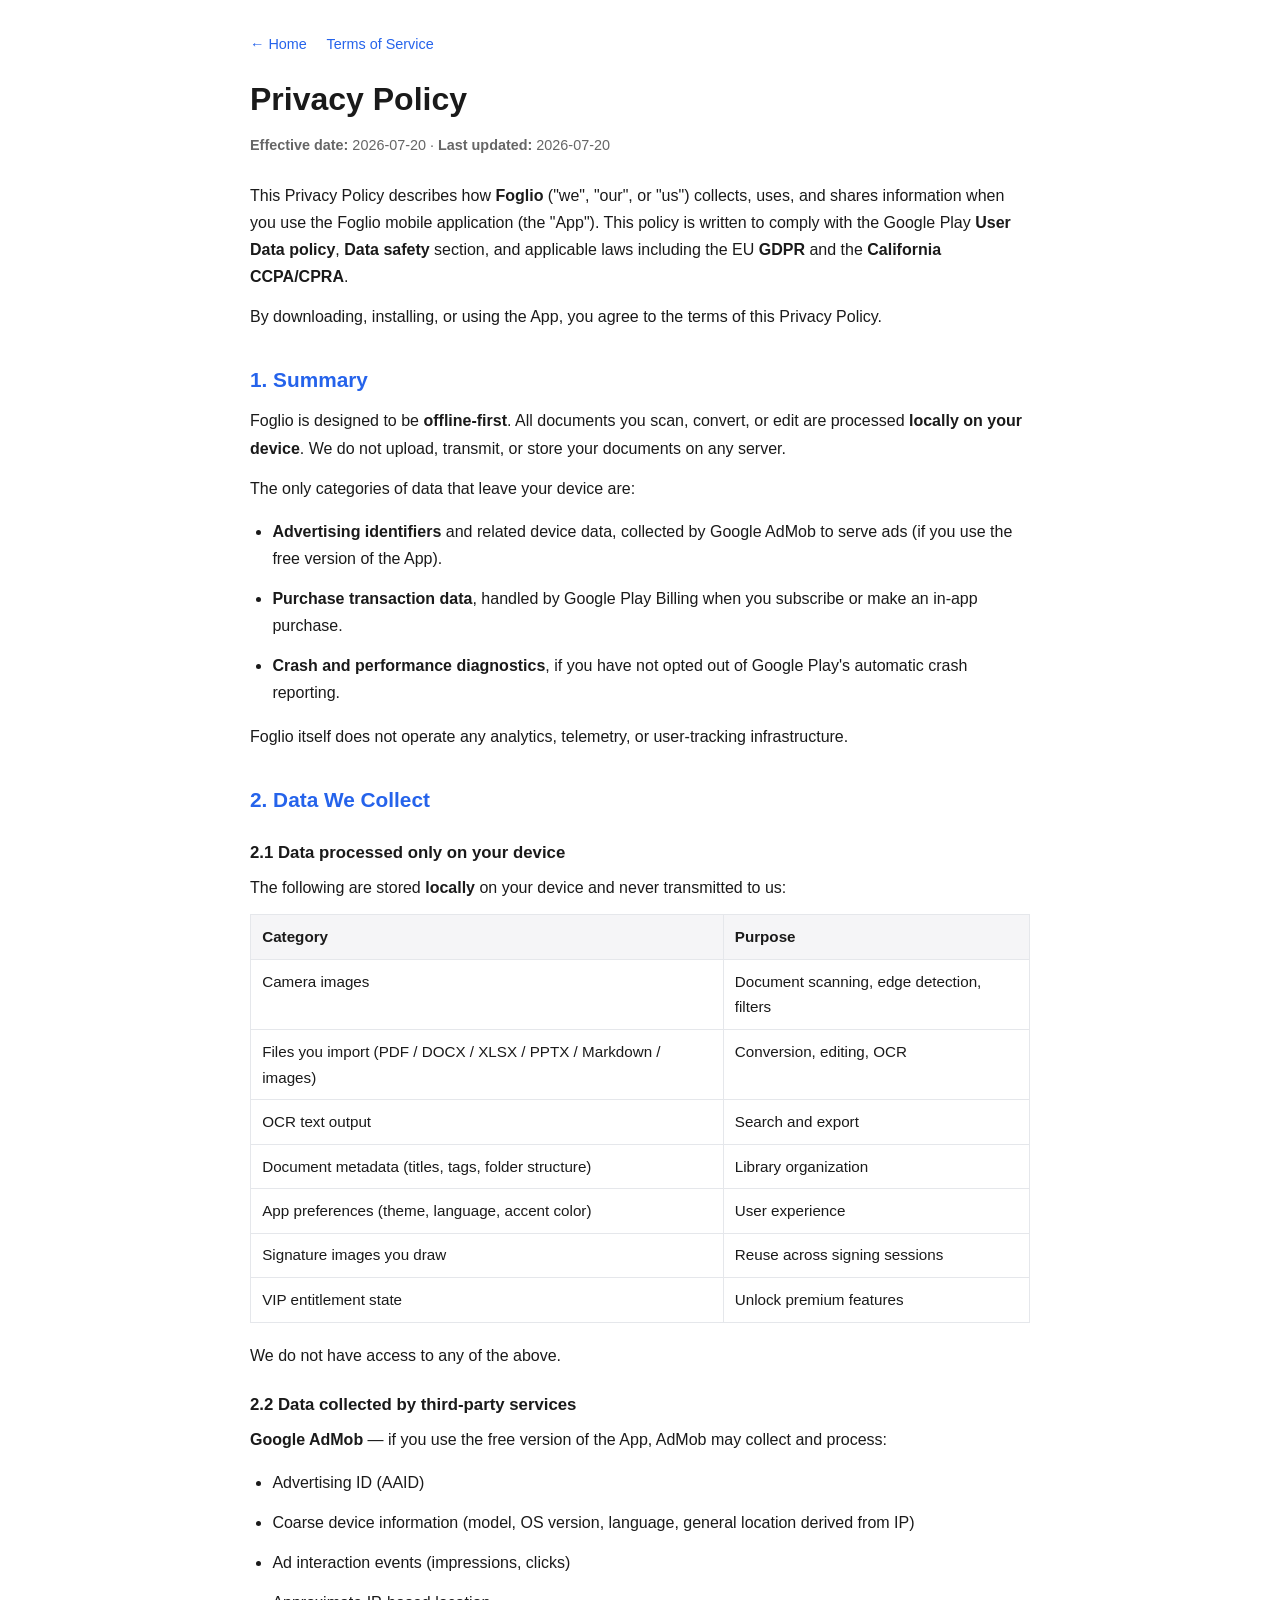
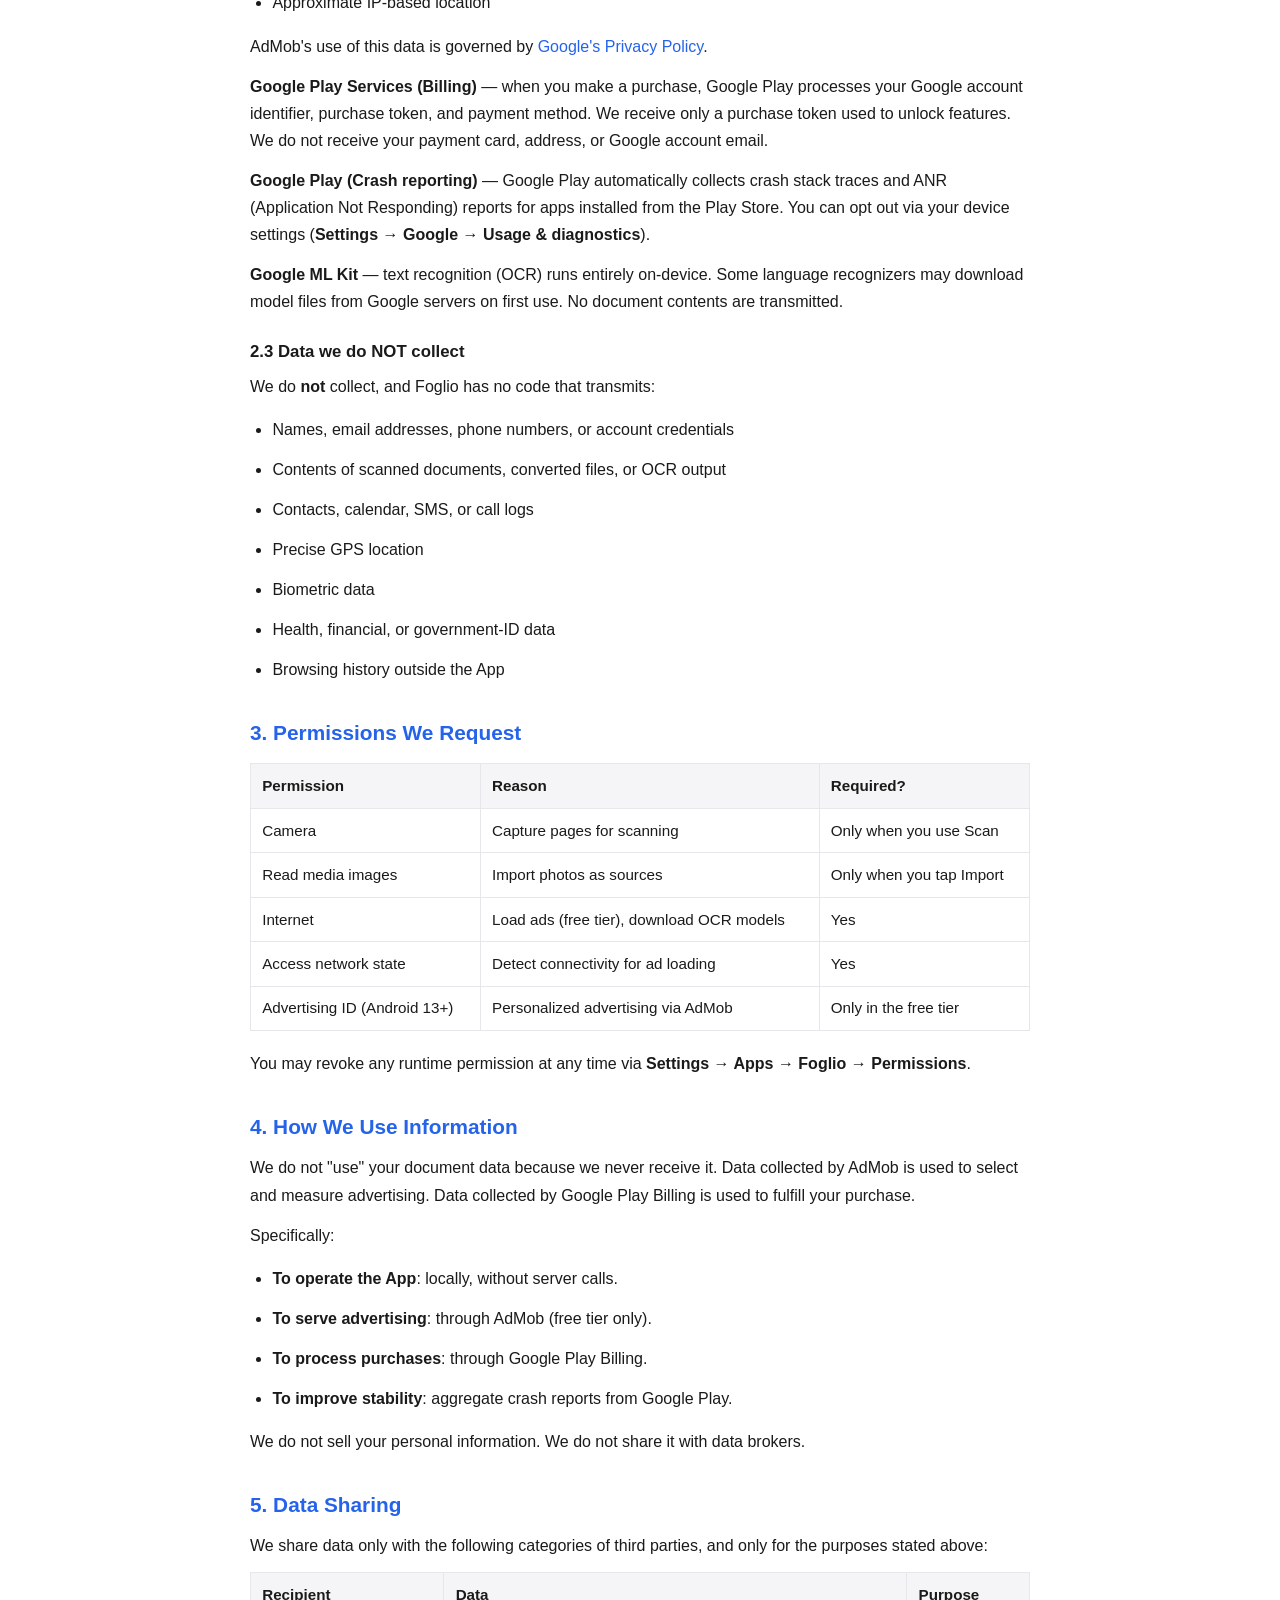
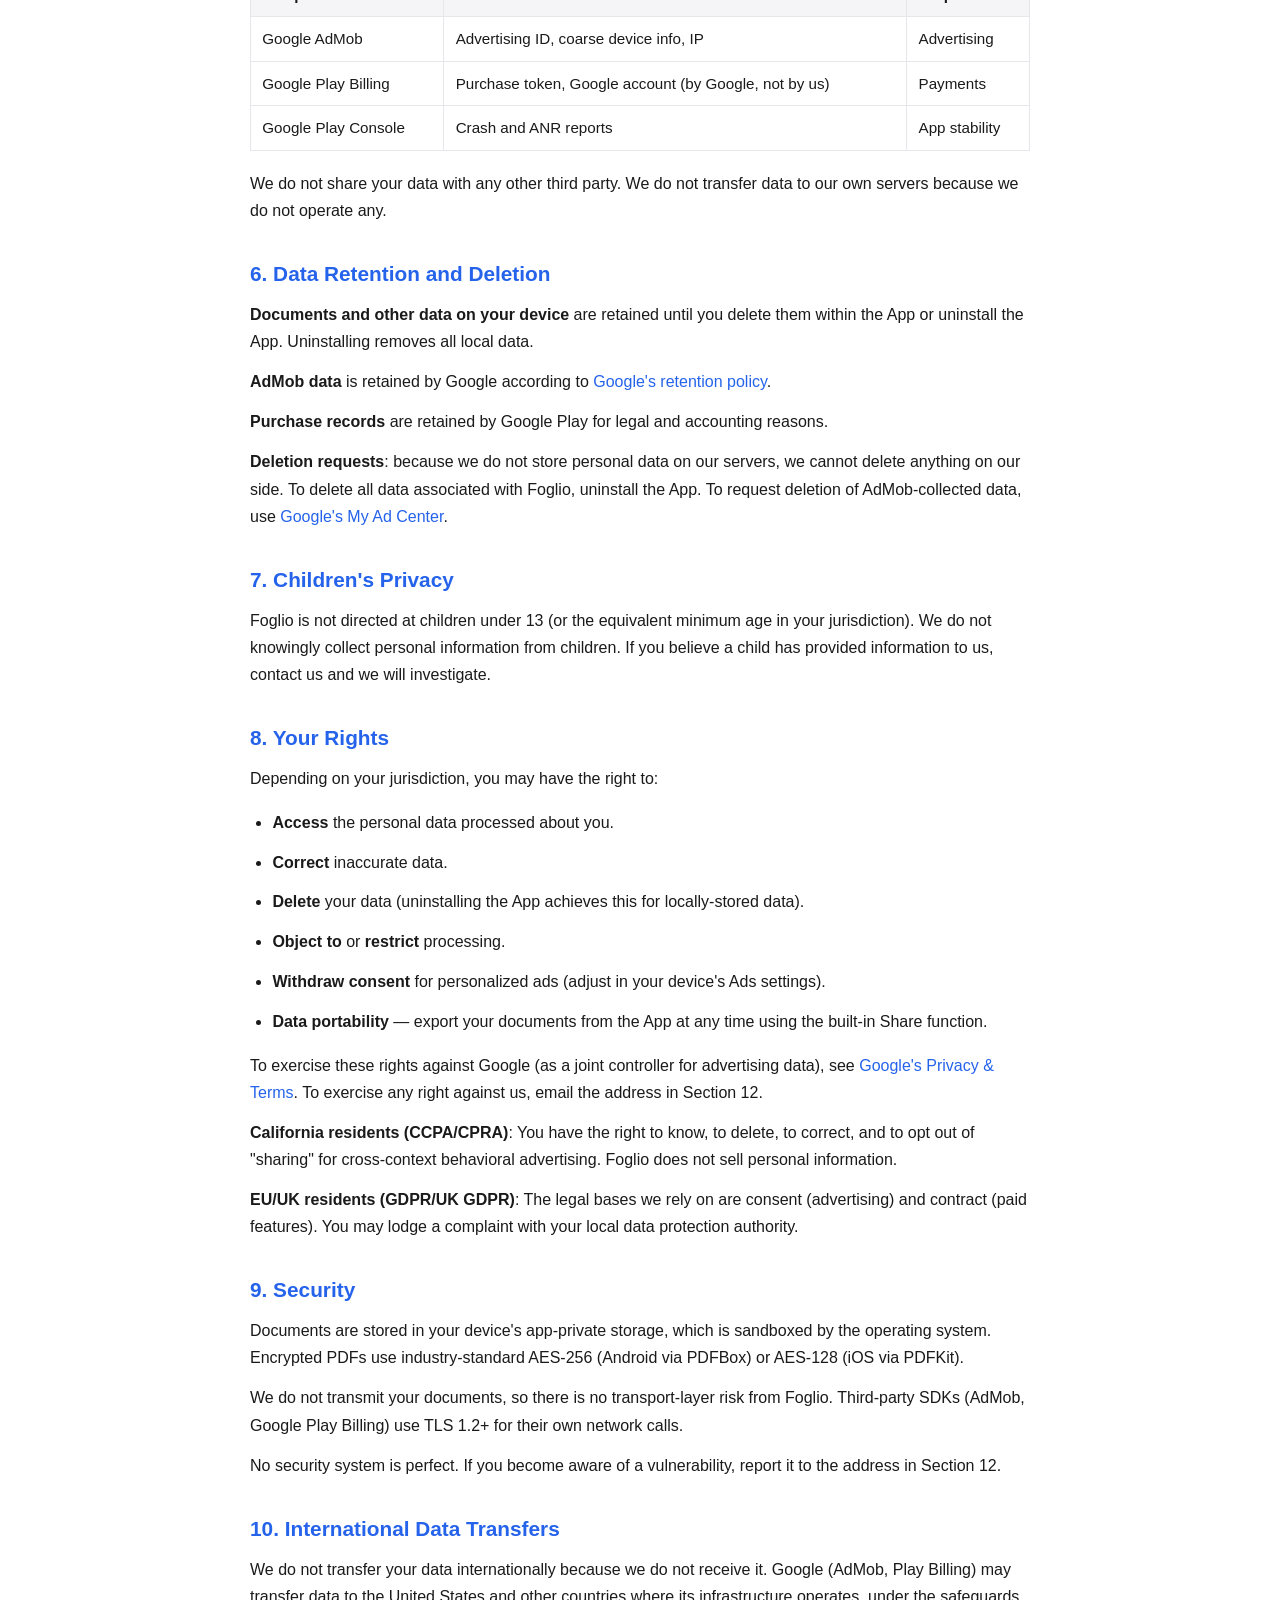
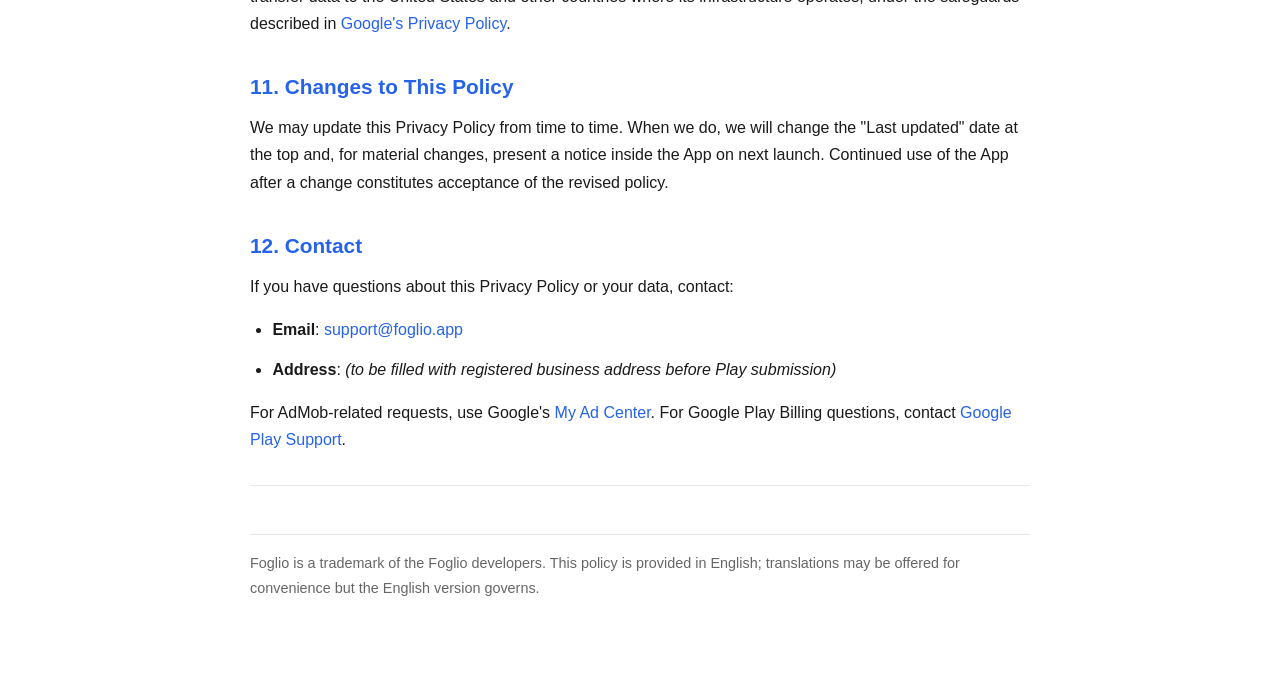
==== privacy-policy.html @ d75301a6 "Initial site with privacy policy and terms of service" ====
<!DOCTYPE html>
<html lang="en">
<head>
<meta charset="UTF-8">
<meta name="viewport" content="width=device-width, initial-scale=1.0">
<title>Foglio — Privacy Policy</title>
<link rel="stylesheet" href="/style.css">
</head>
<body>
<main class="container">
  <nav class="nav muted">
    <a href="/">← Home</a>
    <a href="/terms-of-service.html">Terms of Service</a>
  </nav>

  <h1>Privacy Policy</h1>
  <p class="updated"><strong>Effective date:</strong> 2026-07-20 · <strong>Last updated:</strong> 2026-07-20</p>

  <p>This Privacy Policy describes how <strong>Foglio</strong> ("we", "our", or "us") collects, uses, and shares information when you use the Foglio mobile application (the "App"). This policy is written to comply with the Google Play <strong>User Data policy</strong>, <strong>Data safety</strong> section, and applicable laws including the EU <strong>GDPR</strong> and the <strong>California CCPA/CPRA</strong>.</p>

  <p>By downloading, installing, or using the App, you agree to the terms of this Privacy Policy.</p>

  <h2>1. Summary</h2>
  <p>Foglio is designed to be <strong>offline-first</strong>. All documents you scan, convert, or edit are processed <strong>locally on your device</strong>. We do not upload, transmit, or store your documents on any server.</p>
  <p>The only categories of data that leave your device are:</p>
  <ul>
    <li><strong>Advertising identifiers</strong> and related device data, collected by Google AdMob to serve ads (if you use the free version of the App).</li>
    <li><strong>Purchase transaction data</strong>, handled by Google Play Billing when you subscribe or make an in-app purchase.</li>
    <li><strong>Crash and performance diagnostics</strong>, if you have not opted out of Google Play's automatic crash reporting.</li>
  </ul>
  <p>Foglio itself does not operate any analytics, telemetry, or user-tracking infrastructure.</p>

  <h2>2. Data We Collect</h2>

  <h3>2.1 Data processed only on your device</h3>
  <p>The following are stored <strong>locally</strong> on your device and never transmitted to us:</p>
  <table>
    <thead><tr><th>Category</th><th>Purpose</th></tr></thead>
    <tbody>
      <tr><td>Camera images</td><td>Document scanning, edge detection, filters</td></tr>
      <tr><td>Files you import (PDF / DOCX / XLSX / PPTX / Markdown / images)</td><td>Conversion, editing, OCR</td></tr>
      <tr><td>OCR text output</td><td>Search and export</td></tr>
      <tr><td>Document metadata (titles, tags, folder structure)</td><td>Library organization</td></tr>
      <tr><td>App preferences (theme, language, accent color)</td><td>User experience</td></tr>
      <tr><td>Signature images you draw</td><td>Reuse across signing sessions</td></tr>
      <tr><td>VIP entitlement state</td><td>Unlock premium features</td></tr>
    </tbody>
  </table>
  <p>We do not have access to any of the above.</p>

  <h3>2.2 Data collected by third-party services</h3>
  <p><strong>Google AdMob</strong> — if you use the free version of the App, AdMob may collect and process:</p>
  <ul>
    <li>Advertising ID (AAID)</li>
    <li>Coarse device information (model, OS version, language, general location derived from IP)</li>
    <li>Ad interaction events (impressions, clicks)</li>
    <li>Approximate IP-based location</li>
  </ul>
  <p>AdMob's use of this data is governed by <a href="https://policies.google.com/privacy">Google's Privacy Policy</a>.</p>

  <p><strong>Google Play Services (Billing)</strong> — when you make a purchase, Google Play processes your Google account identifier, purchase token, and payment method. We receive only a purchase token used to unlock features. We do not receive your payment card, address, or Google account email.</p>

  <p><strong>Google Play (Crash reporting)</strong> — Google Play automatically collects crash stack traces and ANR (Application Not Responding) reports for apps installed from the Play Store. You can opt out via your device settings (<strong>Settings → Google → Usage &amp; diagnostics</strong>).</p>

  <p><strong>Google ML Kit</strong> — text recognition (OCR) runs entirely on-device. Some language recognizers may download model files from Google servers on first use. No document contents are transmitted.</p>

  <h3>2.3 Data we do NOT collect</h3>
  <p>We do <strong>not</strong> collect, and Foglio has no code that transmits:</p>
  <ul>
    <li>Names, email addresses, phone numbers, or account credentials</li>
    <li>Contents of scanned documents, converted files, or OCR output</li>
    <li>Contacts, calendar, SMS, or call logs</li>
    <li>Precise GPS location</li>
    <li>Biometric data</li>
    <li>Health, financial, or government-ID data</li>
    <li>Browsing history outside the App</li>
  </ul>

  <h2>3. Permissions We Request</h2>
  <table>
    <thead><tr><th>Permission</th><th>Reason</th><th>Required?</th></tr></thead>
    <tbody>
      <tr><td>Camera</td><td>Capture pages for scanning</td><td>Only when you use Scan</td></tr>
      <tr><td>Read media images</td><td>Import photos as sources</td><td>Only when you tap Import</td></tr>
      <tr><td>Internet</td><td>Load ads (free tier), download OCR models</td><td>Yes</td></tr>
      <tr><td>Access network state</td><td>Detect connectivity for ad loading</td><td>Yes</td></tr>
      <tr><td>Advertising ID (Android 13+)</td><td>Personalized advertising via AdMob</td><td>Only in the free tier</td></tr>
    </tbody>
  </table>
  <p>You may revoke any runtime permission at any time via <strong>Settings → Apps → Foglio → Permissions</strong>.</p>

  <h2>4. How We Use Information</h2>
  <p>We do not "use" your document data because we never receive it. Data collected by AdMob is used to select and measure advertising. Data collected by Google Play Billing is used to fulfill your purchase.</p>
  <p>Specifically:</p>
  <ul>
    <li><strong>To operate the App</strong>: locally, without server calls.</li>
    <li><strong>To serve advertising</strong>: through AdMob (free tier only).</li>
    <li><strong>To process purchases</strong>: through Google Play Billing.</li>
    <li><strong>To improve stability</strong>: aggregate crash reports from Google Play.</li>
  </ul>
  <p>We do not sell your personal information. We do not share it with data brokers.</p>

  <h2>5. Data Sharing</h2>
  <p>We share data only with the following categories of third parties, and only for the purposes stated above:</p>
  <table>
    <thead><tr><th>Recipient</th><th>Data</th><th>Purpose</th></tr></thead>
    <tbody>
      <tr><td>Google AdMob</td><td>Advertising ID, coarse device info, IP</td><td>Advertising</td></tr>
      <tr><td>Google Play Billing</td><td>Purchase token, Google account (by Google, not by us)</td><td>Payments</td></tr>
      <tr><td>Google Play Console</td><td>Crash and ANR reports</td><td>App stability</td></tr>
    </tbody>
  </table>
  <p>We do not share your data with any other third party. We do not transfer data to our own servers because we do not operate any.</p>

  <h2>6. Data Retention and Deletion</h2>
  <p><strong>Documents and other data on your device</strong> are retained until you delete them within the App or uninstall the App. Uninstalling removes all local data.</p>
  <p><strong>AdMob data</strong> is retained by Google according to <a href="https://policies.google.com/technologies/retention">Google's retention policy</a>.</p>
  <p><strong>Purchase records</strong> are retained by Google Play for legal and accounting reasons.</p>
  <p><strong>Deletion requests</strong>: because we do not store personal data on our servers, we cannot delete anything on our side. To delete all data associated with Foglio, uninstall the App. To request deletion of AdMob-collected data, use <a href="https://myadcenter.google.com/">Google's My Ad Center</a>.</p>

  <h2>7. Children's Privacy</h2>
  <p>Foglio is not directed at children under 13 (or the equivalent minimum age in your jurisdiction). We do not knowingly collect personal information from children. If you believe a child has provided information to us, contact us and we will investigate.</p>

  <h2>8. Your Rights</h2>
  <p>Depending on your jurisdiction, you may have the right to:</p>
  <ul>
    <li><strong>Access</strong> the personal data processed about you.</li>
    <li><strong>Correct</strong> inaccurate data.</li>
    <li><strong>Delete</strong> your data (uninstalling the App achieves this for locally-stored data).</li>
    <li><strong>Object to</strong> or <strong>restrict</strong> processing.</li>
    <li><strong>Withdraw consent</strong> for personalized ads (adjust in your device's Ads settings).</li>
    <li><strong>Data portability</strong> — export your documents from the App at any time using the built-in Share function.</li>
  </ul>
  <p>To exercise these rights against Google (as a joint controller for advertising data), see <a href="https://policies.google.com/privacy">Google's Privacy &amp; Terms</a>. To exercise any right against us, email the address in Section 12.</p>
  <p><strong>California residents (CCPA/CPRA)</strong>: You have the right to know, to delete, to correct, and to opt out of "sharing" for cross-context behavioral advertising. Foglio does not sell personal information.</p>
  <p><strong>EU/UK residents (GDPR/UK GDPR)</strong>: The legal bases we rely on are consent (advertising) and contract (paid features). You may lodge a complaint with your local data protection authority.</p>

  <h2>9. Security</h2>
  <p>Documents are stored in your device's app-private storage, which is sandboxed by the operating system. Encrypted PDFs use industry-standard AES-256 (Android via PDFBox) or AES-128 (iOS via PDFKit).</p>
  <p>We do not transmit your documents, so there is no transport-layer risk from Foglio. Third-party SDKs (AdMob, Google Play Billing) use TLS 1.2+ for their own network calls.</p>
  <p>No security system is perfect. If you become aware of a vulnerability, report it to the address in Section 12.</p>

  <h2>10. International Data Transfers</h2>
  <p>We do not transfer your data internationally because we do not receive it. Google (AdMob, Play Billing) may transfer data to the United States and other countries where its infrastructure operates, under the safeguards described in <a href="https://policies.google.com/privacy">Google's Privacy Policy</a>.</p>

  <h2>11. Changes to This Policy</h2>
  <p>We may update this Privacy Policy from time to time. When we do, we will change the "Last updated" date at the top and, for material changes, present a notice inside the App on next launch. Continued use of the App after a change constitutes acceptance of the revised policy.</p>

  <h2>12. Contact</h2>
  <p>If you have questions about this Privacy Policy or your data, contact:</p>
  <ul>
    <li><strong>Email</strong>: <a href="mailto:support@foglio.app">support@foglio.app</a></li>
    <li><strong>Address</strong>: <em>(to be filled with registered business address before Play submission)</em></li>
  </ul>
  <p>For AdMob-related requests, use Google's <a href="https://myadcenter.google.com/">My Ad Center</a>. For Google Play Billing questions, contact <a href="https://support.google.com/googleplay">Google Play Support</a>.</p>

  <hr>
  <footer>
    <p class="muted">Foglio is a trademark of the Foglio developers. This policy is provided in English; translations may be offered for convenience but the English version governs.</p>
  </footer>
</main>
</body>
</html>
---- style.css ----
:root {
  --bg: #ffffff;
  --text: #1a1a1a;
  --muted: #666;
  --accent: #2563eb;
  --border: #e5e7eb;
  --code-bg: #f5f5f7;
}
@media (prefers-color-scheme: dark) {
  :root {
    --bg: #0f1115;
    --text: #ececec;
    --muted: #9aa0a6;
    --accent: #60a5fa;
    --border: #2a2f3a;
    --code-bg: #191c22;
  }
}
* { box-sizing: border-box; }
html, body { margin: 0; padding: 0; }
body {
  background: var(--bg);
  color: var(--text);
  font: 16px/1.7 -apple-system, BlinkMacSystemFont, "Segoe UI", Roboto,
    "Helvetica Neue", Arial, "PingFang SC", "Hiragino Sans GB",
    "Microsoft YaHei", sans-serif;
  padding: 2rem 1rem 4rem;
}
.container { max-width: 780px; margin: 0 auto; }
.hero { border-bottom: 1px solid var(--border); padding-bottom: 1.25rem; margin-bottom: 1.5rem; }
h1 { font-size: 2rem; margin: 0 0 .4rem; }
h2 { font-size: 1.3rem; margin: 2rem 0 .6rem; color: var(--accent); }
h3 { font-size: 1.05rem; margin: 1.4rem 0 .4rem; }
.tagline { color: var(--muted); margin: 0; }
.muted { color: var(--muted); font-size: .9rem; }
.updated { color: var(--muted); font-size: .9rem; margin-bottom: 1.5rem; }
p, li { margin: 0 0 .8rem; }
ul, ol { padding-left: 1.4rem; }
a { color: var(--accent); text-decoration: none; }
a:hover { text-decoration: underline; }
code { background: var(--code-bg); padding: .1em .35em; border-radius: 4px; font-size: .95em; }
hr { border: none; border-top: 1px solid var(--border); margin: 2rem 0; }
table { width: 100%; border-collapse: collapse; margin: .8rem 0 1.2rem; font-size: .95rem; }
th, td { border: 1px solid var(--border); padding: .55rem .7rem; text-align: left; vertical-align: top; }
th { background: var(--code-bg); }
.nav { margin-bottom: 1rem; }
.nav a { margin-right: 1rem; }
footer { margin-top: 3rem; border-top: 1px solid var(--border); padding-top: 1rem; }
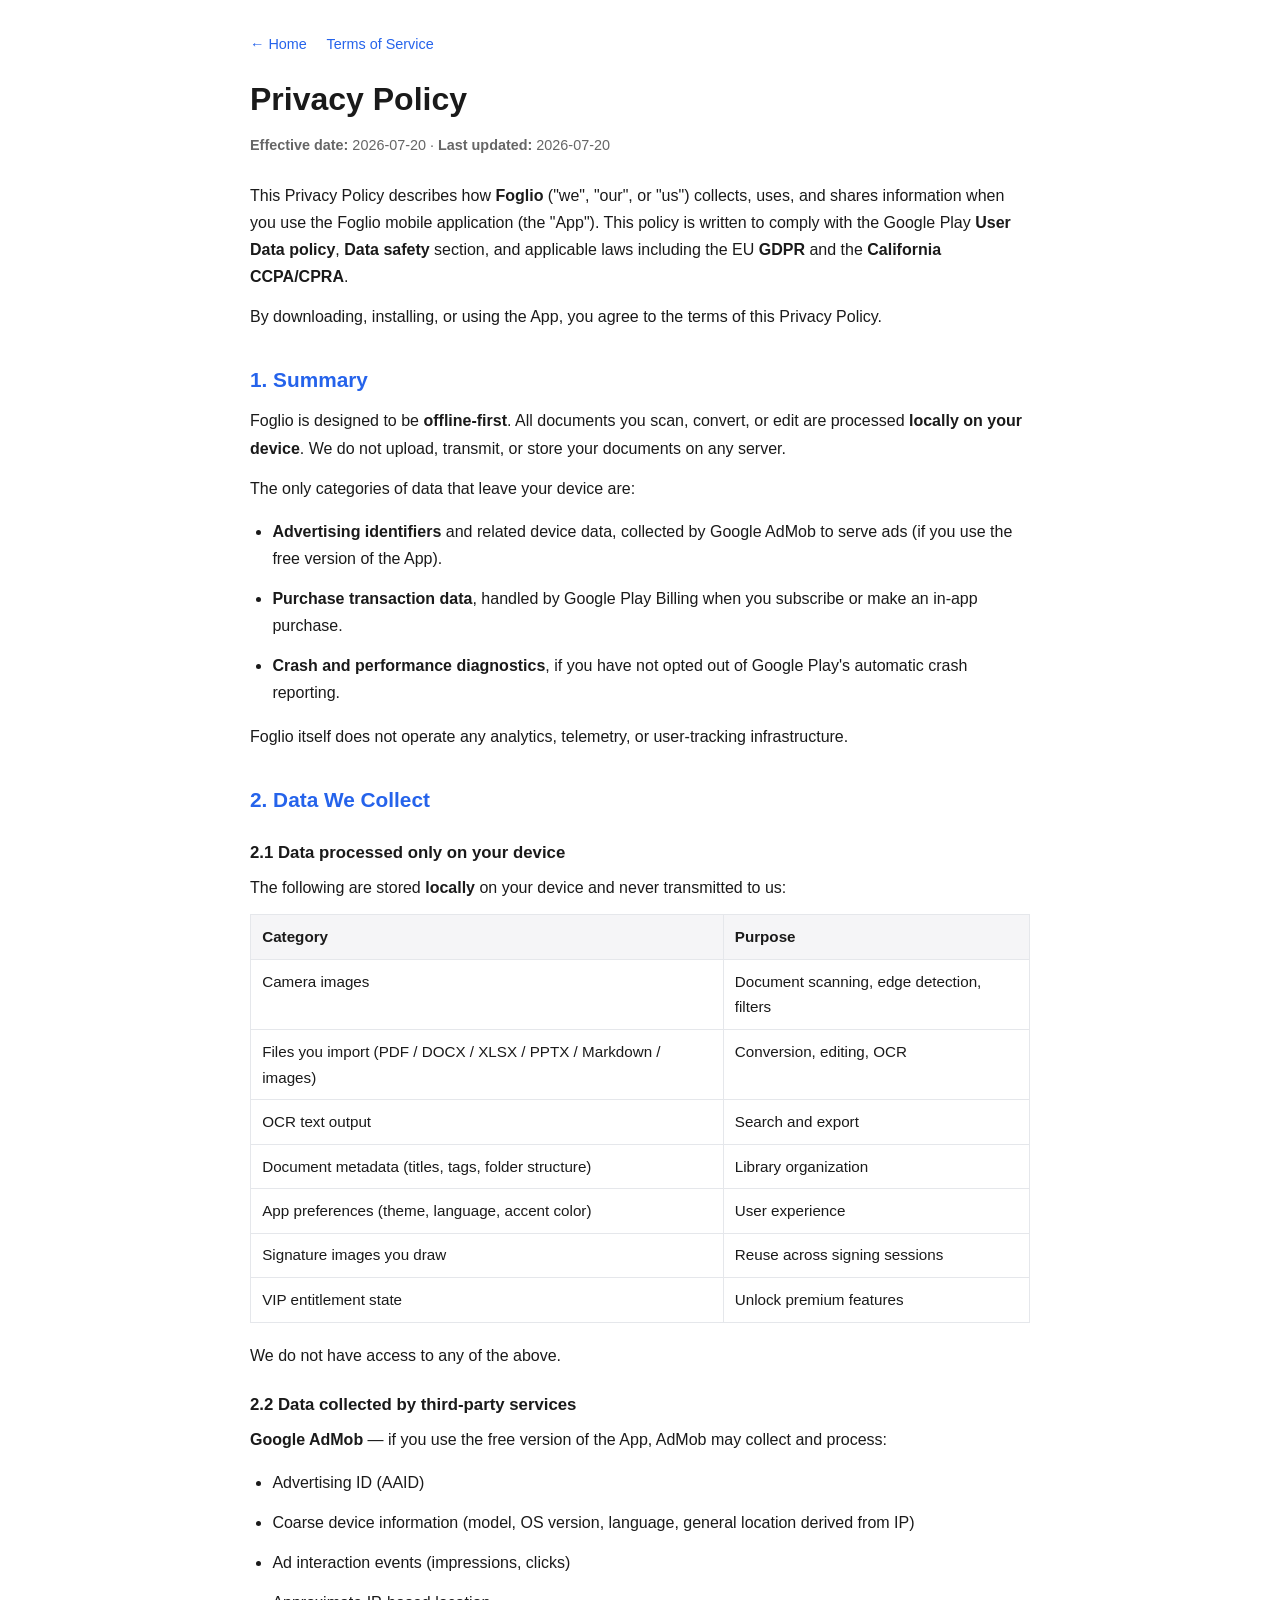
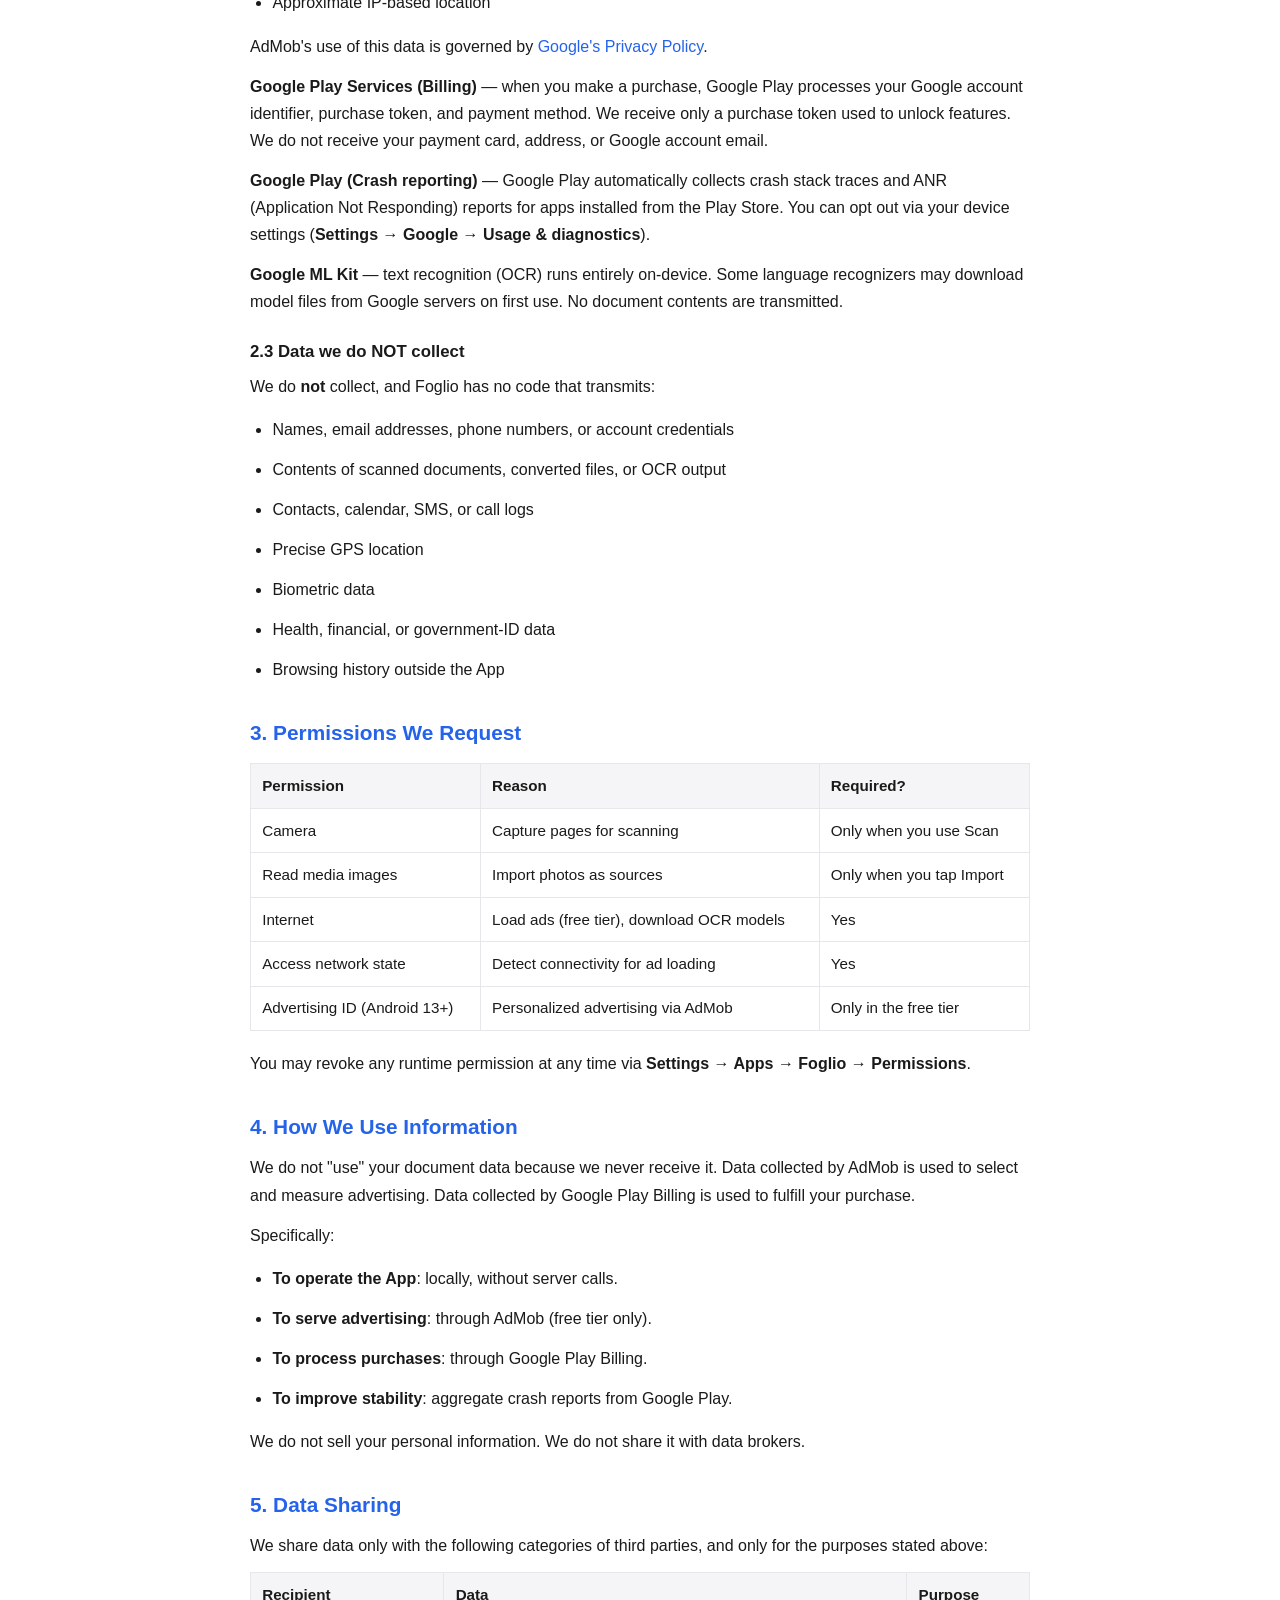
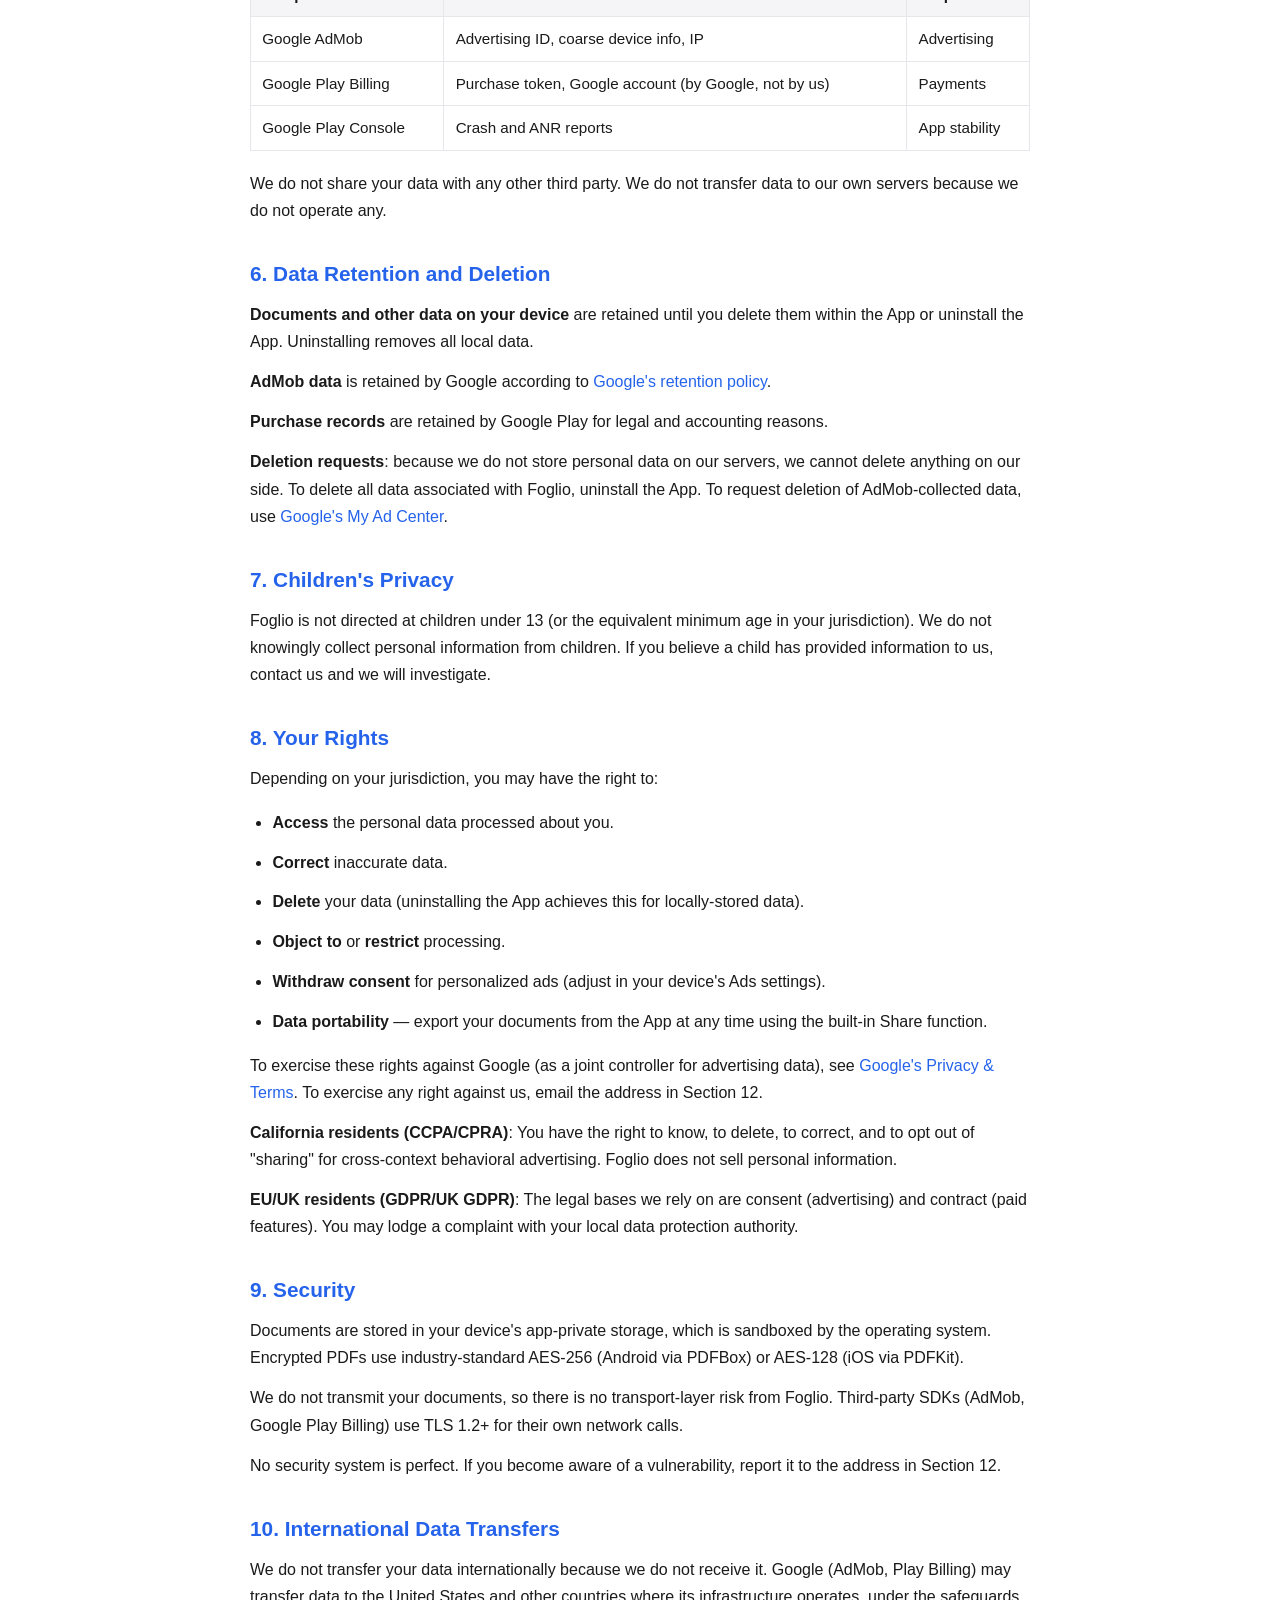
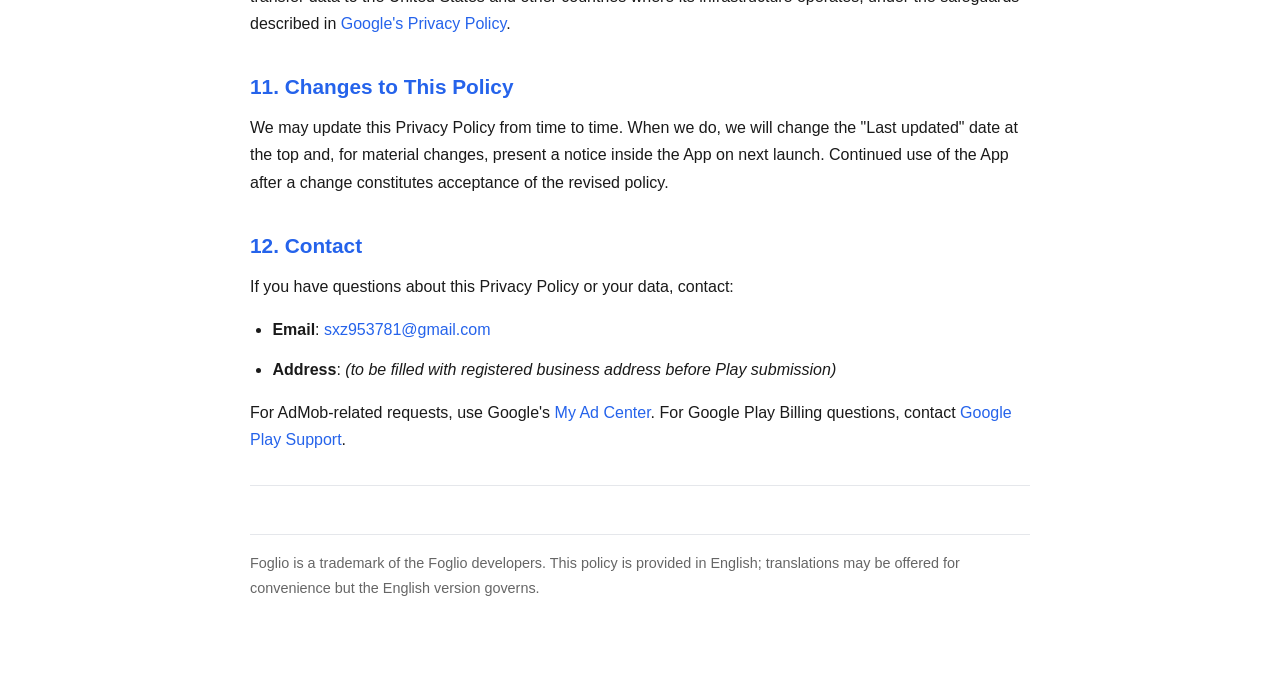
==== commit 626175b2: "Set support email to sxz953781@gmail.com" ====
--- a/privacy-policy.html
+++ b/privacy-policy.html
@@ -149,7 +149,7 @@
   <h2>12. Contact</h2>
   <p>If you have questions about this Privacy Policy or your data, contact:</p>
   <ul>
-    <li><strong>Email</strong>: <a href="mailto:support@foglio.app">support@foglio.app</a></li>
+    <li><strong>Email</strong>: <a href="mailto:sxz953781@gmail.com">sxz953781@gmail.com</a></li>
     <li><strong>Address</strong>: <em>(to be filled with registered business address before Play submission)</em></li>
   </ul>
   <p>For AdMob-related requests, use Google's <a href="https://myadcenter.google.com/">My Ad Center</a>. For Google Play Billing questions, contact <a href="https://support.google.com/googleplay">Google Play Support</a>.</p>
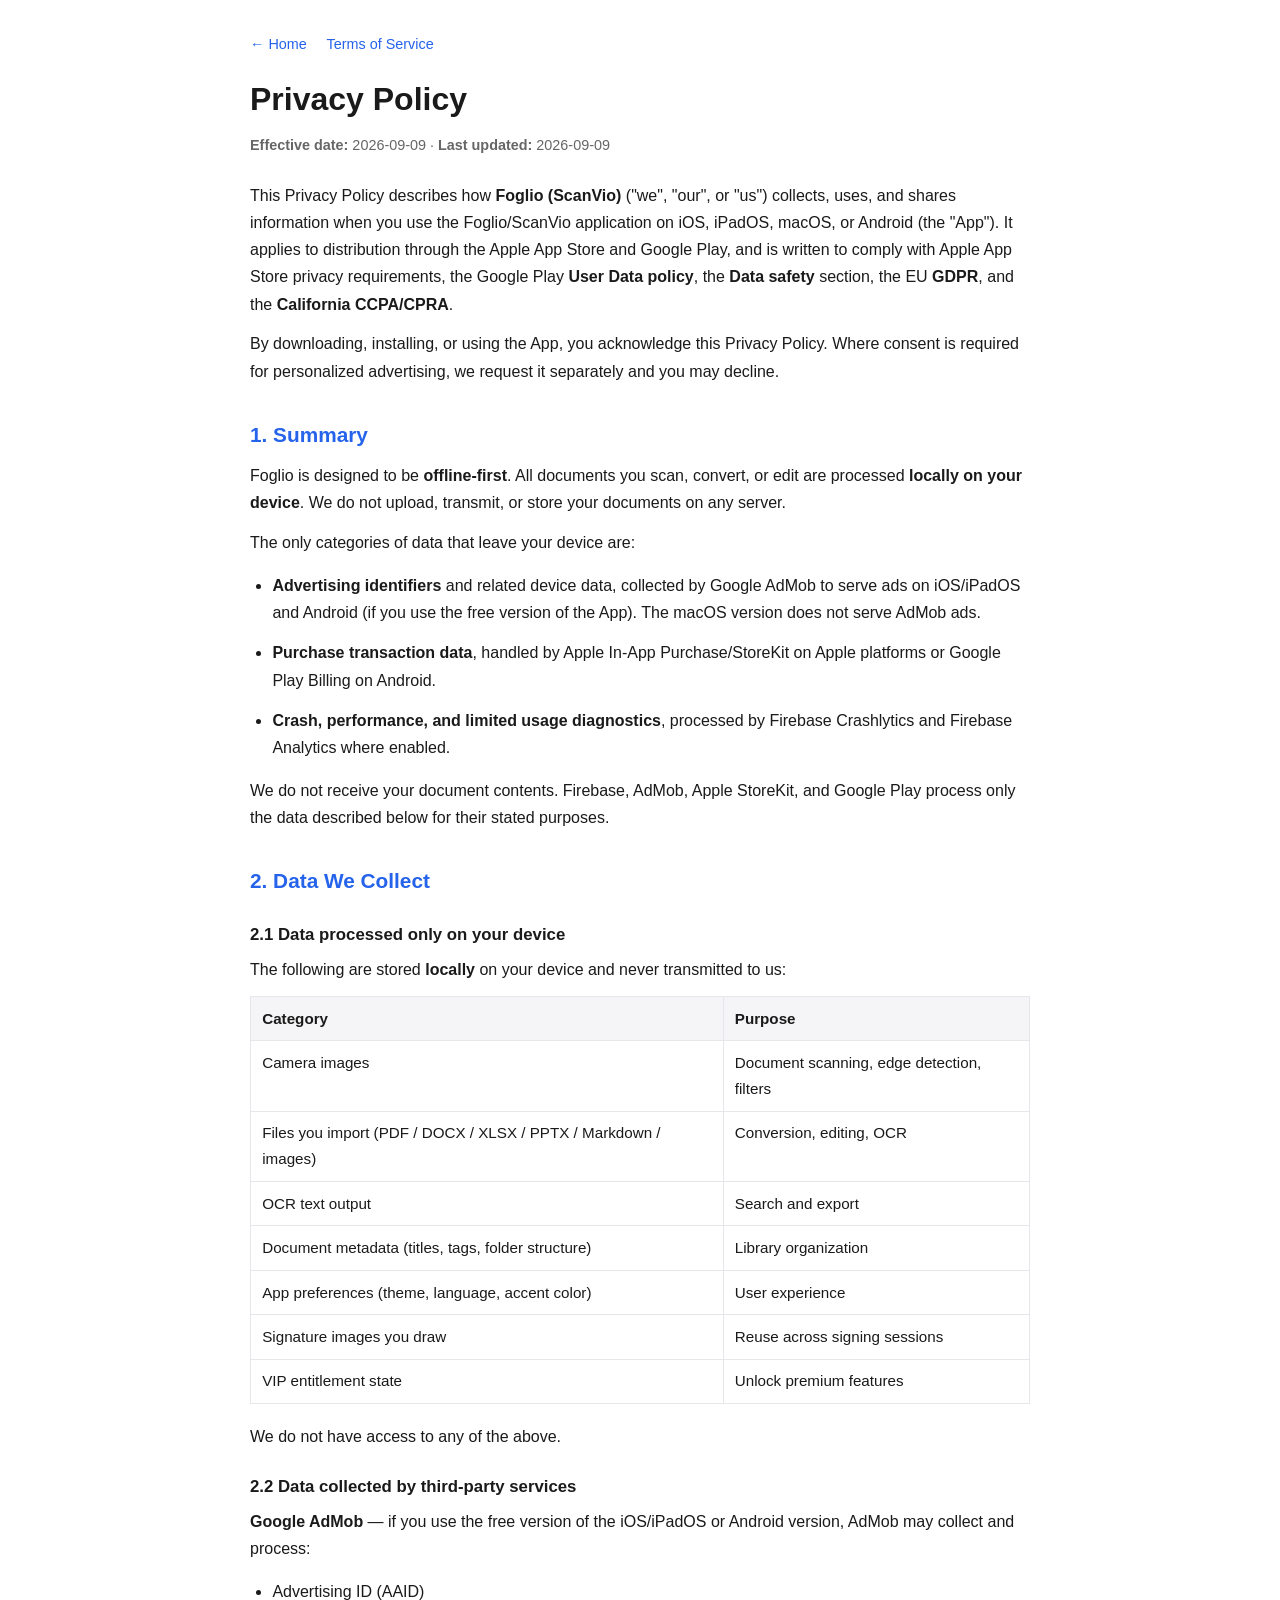
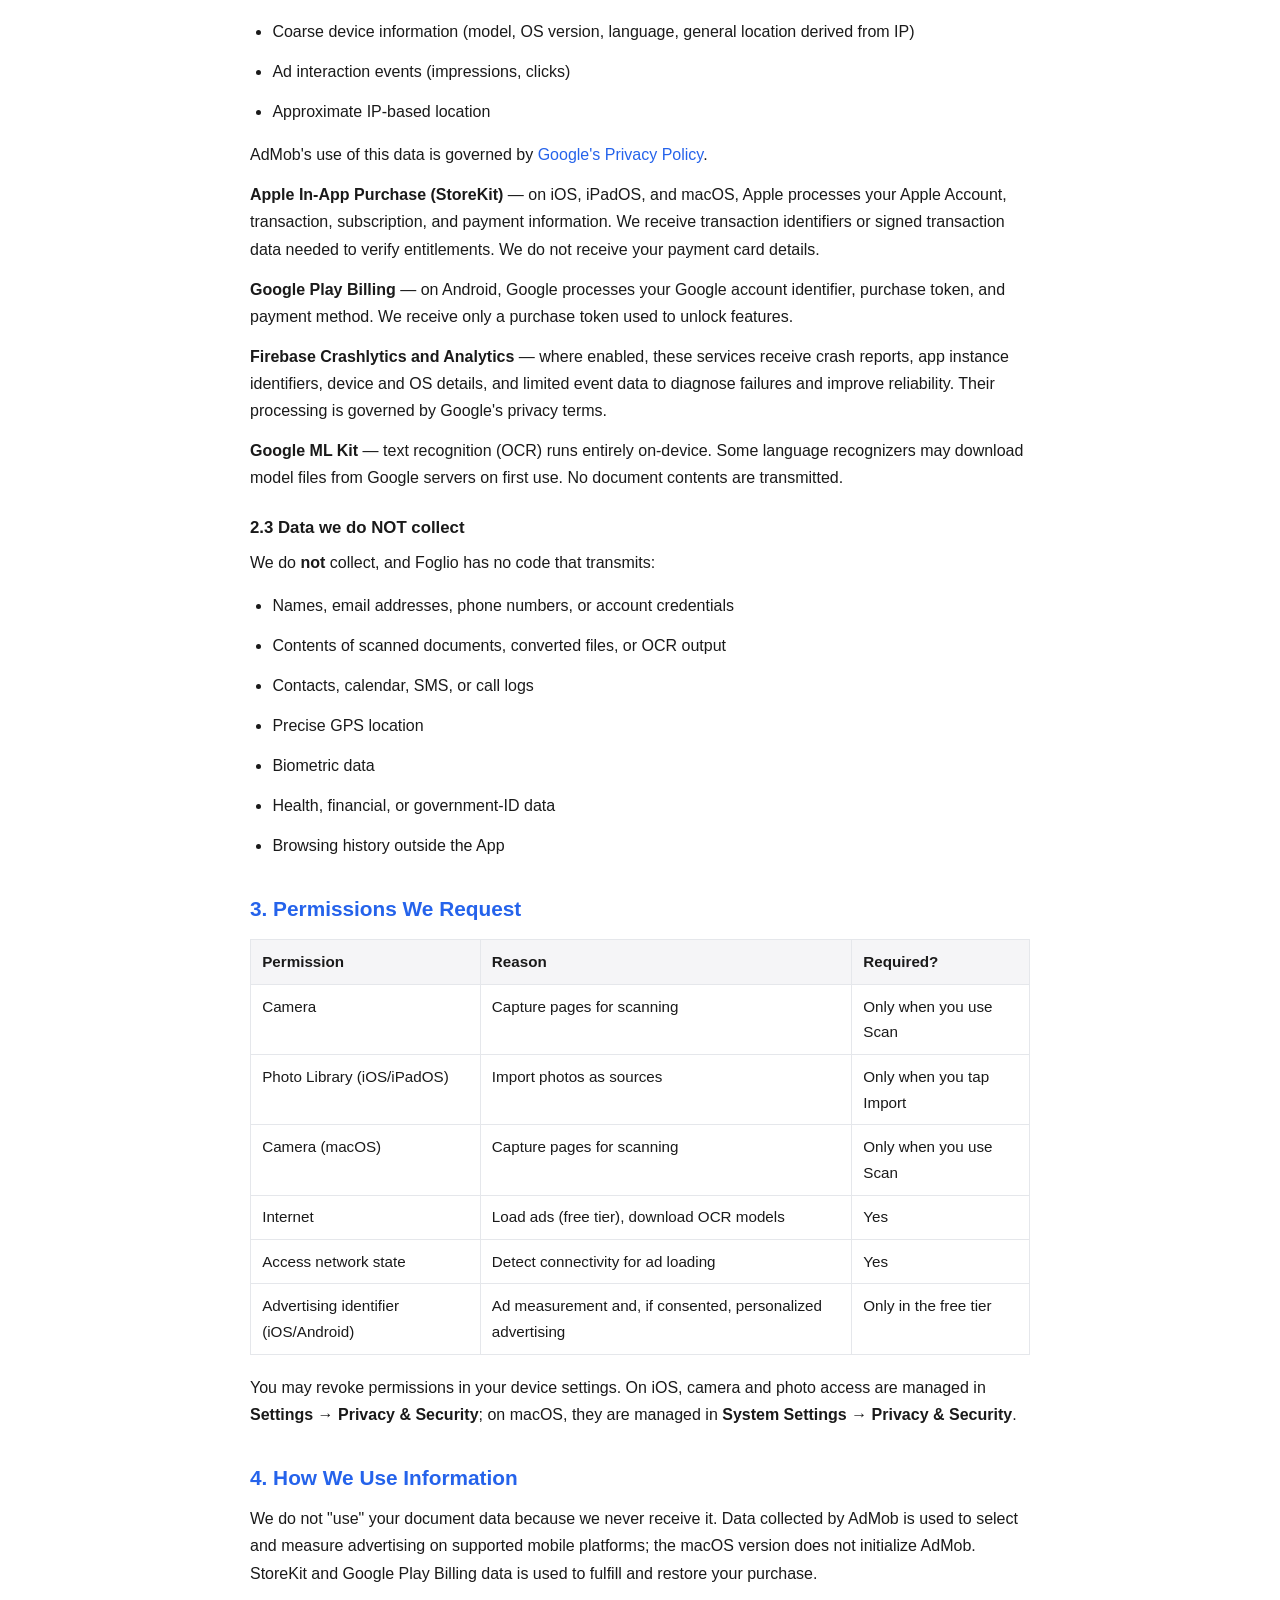
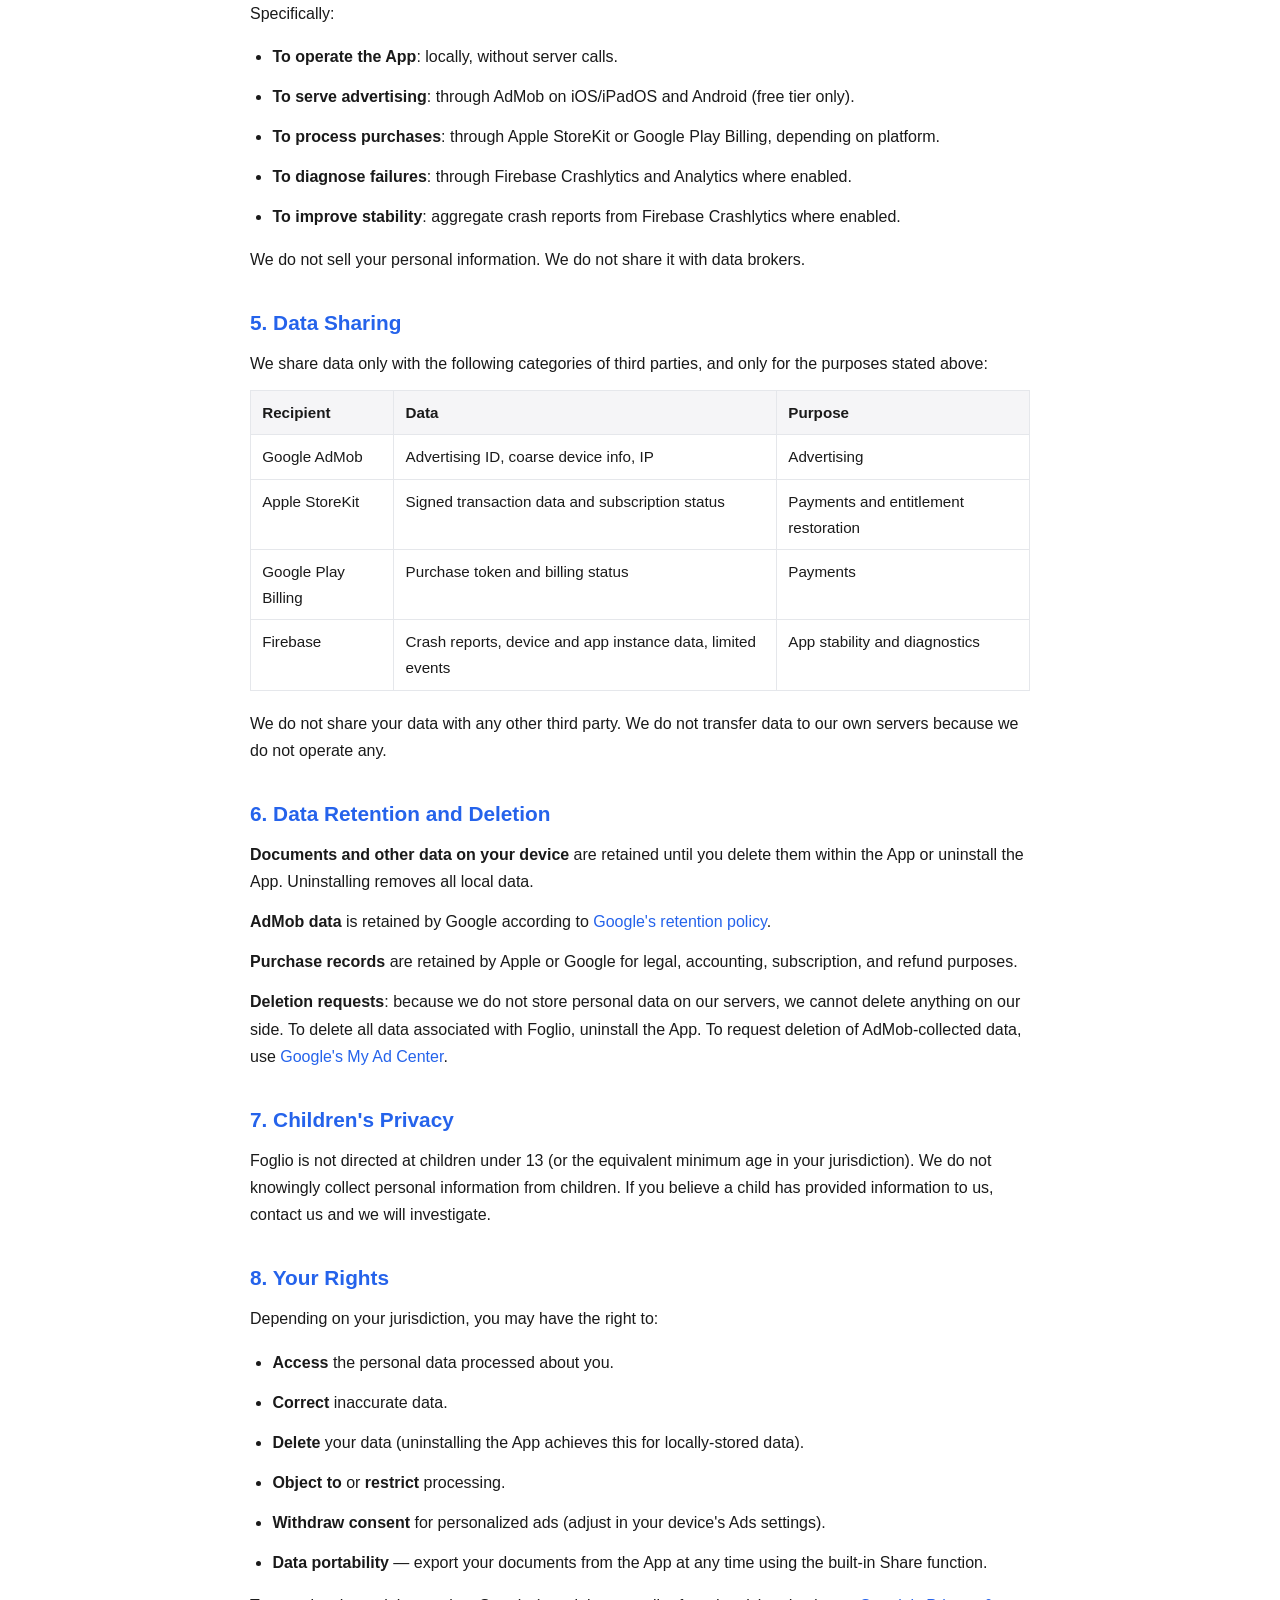
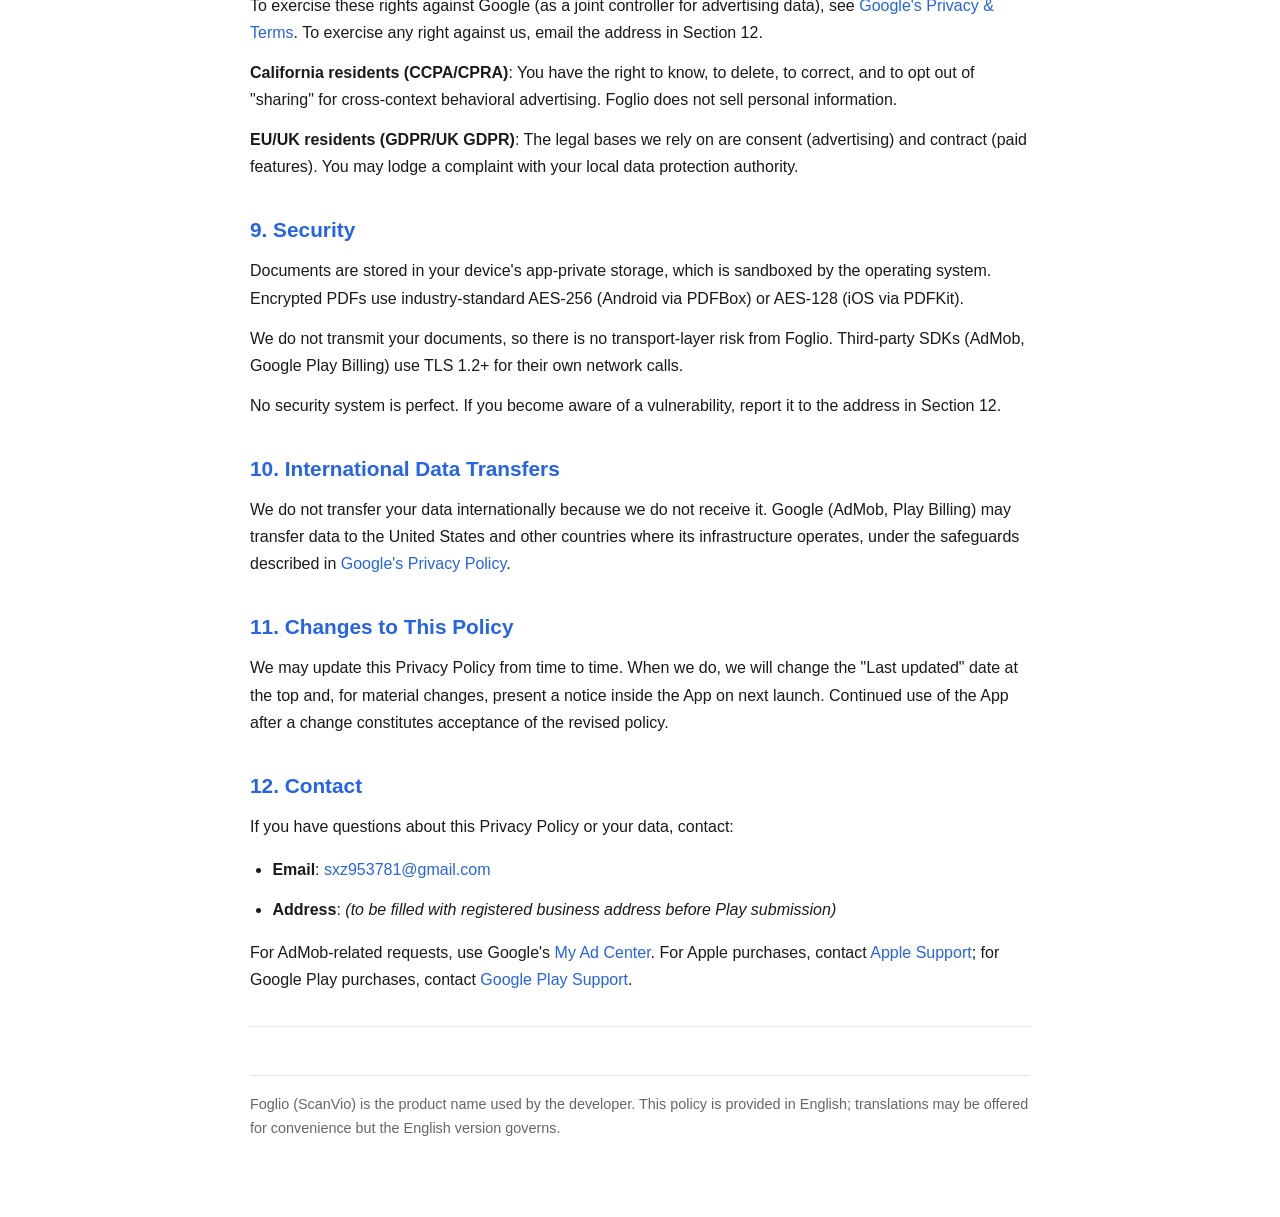
==== commit b85ea7ff: "Add Apple platform privacy and terms disclosures" ====
--- a/privacy-policy.html
+++ b/privacy-policy.html
@@ -3,7 +3,7 @@
 <head>
 <meta charset="UTF-8">
 <meta name="viewport" content="width=device-width, initial-scale=1.0">
-<title>Foglio — Privacy Policy</title>
+<title>Foglio (ScanVio) — Privacy Policy</title>
 <link rel="stylesheet" href="/style.css">
 </head>
 <body>
@@ -14,21 +14,21 @@
   </nav>
 
   <h1>Privacy Policy</h1>
-  <p class="updated"><strong>Effective date:</strong> 2026-07-20 · <strong>Last updated:</strong> 2026-07-20</p>
+  <p class="updated"><strong>Effective date:</strong> 2026-09-09 · <strong>Last updated:</strong> 2026-09-09</p>
 
-  <p>This Privacy Policy describes how <strong>Foglio</strong> ("we", "our", or "us") collects, uses, and shares information when you use the Foglio mobile application (the "App"). This policy is written to comply with the Google Play <strong>User Data policy</strong>, <strong>Data safety</strong> section, and applicable laws including the EU <strong>GDPR</strong> and the <strong>California CCPA/CPRA</strong>.</p>
+  <p>This Privacy Policy describes how <strong>Foglio (ScanVio)</strong> ("we", "our", or "us") collects, uses, and shares information when you use the Foglio/ScanVio application on iOS, iPadOS, macOS, or Android (the "App"). It applies to distribution through the Apple App Store and Google Play, and is written to comply with Apple App Store privacy requirements, the Google Play <strong>User Data policy</strong>, the <strong>Data safety</strong> section, the EU <strong>GDPR</strong>, and the <strong>California CCPA/CPRA</strong>.</p>
 
-  <p>By downloading, installing, or using the App, you agree to the terms of this Privacy Policy.</p>
+  <p>By downloading, installing, or using the App, you acknowledge this Privacy Policy. Where consent is required for personalized advertising, we request it separately and you may decline.</p>
 
   <h2>1. Summary</h2>
   <p>Foglio is designed to be <strong>offline-first</strong>. All documents you scan, convert, or edit are processed <strong>locally on your device</strong>. We do not upload, transmit, or store your documents on any server.</p>
   <p>The only categories of data that leave your device are:</p>
   <ul>
-    <li><strong>Advertising identifiers</strong> and related device data, collected by Google AdMob to serve ads (if you use the free version of the App).</li>
-    <li><strong>Purchase transaction data</strong>, handled by Google Play Billing when you subscribe or make an in-app purchase.</li>
-    <li><strong>Crash and performance diagnostics</strong>, if you have not opted out of Google Play's automatic crash reporting.</li>
+    <li><strong>Advertising identifiers</strong> and related device data, collected by Google AdMob to serve ads on iOS/iPadOS and Android (if you use the free version of the App). The macOS version does not serve AdMob ads.</li>
+    <li><strong>Purchase transaction data</strong>, handled by Apple In-App Purchase/StoreKit on Apple platforms or Google Play Billing on Android.</li>
+    <li><strong>Crash, performance, and limited usage diagnostics</strong>, processed by Firebase Crashlytics and Firebase Analytics where enabled.</li>
   </ul>
-  <p>Foglio itself does not operate any analytics, telemetry, or user-tracking infrastructure.</p>
+  <p>We do not receive your document contents. Firebase, AdMob, Apple StoreKit, and Google Play process only the data described below for their stated purposes.</p>
 
   <h2>2. Data We Collect</h2>
 
@@ -49,7 +49,7 @@
   <p>We do not have access to any of the above.</p>
 
   <h3>2.2 Data collected by third-party services</h3>
-  <p><strong>Google AdMob</strong> — if you use the free version of the App, AdMob may collect and process:</p>
+  <p><strong>Google AdMob</strong> — if you use the free version of the iOS/iPadOS or Android version, AdMob may collect and process:</p>
   <ul>
     <li>Advertising ID (AAID)</li>
     <li>Coarse device information (model, OS version, language, general location derived from IP)</li>
@@ -58,9 +58,11 @@
   </ul>
   <p>AdMob's use of this data is governed by <a href="https://policies.google.com/privacy">Google's Privacy Policy</a>.</p>
 
-  <p><strong>Google Play Services (Billing)</strong> — when you make a purchase, Google Play processes your Google account identifier, purchase token, and payment method. We receive only a purchase token used to unlock features. We do not receive your payment card, address, or Google account email.</p>
+  <p><strong>Apple In-App Purchase (StoreKit)</strong> — on iOS, iPadOS, and macOS, Apple processes your Apple Account, transaction, subscription, and payment information. We receive transaction identifiers or signed transaction data needed to verify entitlements. We do not receive your payment card details.</p>
 
-  <p><strong>Google Play (Crash reporting)</strong> — Google Play automatically collects crash stack traces and ANR (Application Not Responding) reports for apps installed from the Play Store. You can opt out via your device settings (<strong>Settings → Google → Usage &amp; diagnostics</strong>).</p>
+  <p><strong>Google Play Billing</strong> — on Android, Google processes your Google account identifier, purchase token, and payment method. We receive only a purchase token used to unlock features.</p>
+
+  <p><strong>Firebase Crashlytics and Analytics</strong> — where enabled, these services receive crash reports, app instance identifiers, device and OS details, and limited event data to diagnose failures and improve reliability. Their processing is governed by Google's privacy terms.</p>
 
   <p><strong>Google ML Kit</strong> — text recognition (OCR) runs entirely on-device. Some language recognizers may download model files from Google servers on first use. No document contents are transmitted.</p>
 
@@ -81,22 +83,24 @@
     <thead><tr><th>Permission</th><th>Reason</th><th>Required?</th></tr></thead>
     <tbody>
       <tr><td>Camera</td><td>Capture pages for scanning</td><td>Only when you use Scan</td></tr>
-      <tr><td>Read media images</td><td>Import photos as sources</td><td>Only when you tap Import</td></tr>
+      <tr><td>Photo Library (iOS/iPadOS)</td><td>Import photos as sources</td><td>Only when you tap Import</td></tr>
+      <tr><td>Camera (macOS)</td><td>Capture pages for scanning</td><td>Only when you use Scan</td></tr>
       <tr><td>Internet</td><td>Load ads (free tier), download OCR models</td><td>Yes</td></tr>
       <tr><td>Access network state</td><td>Detect connectivity for ad loading</td><td>Yes</td></tr>
-      <tr><td>Advertising ID (Android 13+)</td><td>Personalized advertising via AdMob</td><td>Only in the free tier</td></tr>
+      <tr><td>Advertising identifier (iOS/Android)</td><td>Ad measurement and, if consented, personalized advertising</td><td>Only in the free tier</td></tr>
     </tbody>
   </table>
-  <p>You may revoke any runtime permission at any time via <strong>Settings → Apps → Foglio → Permissions</strong>.</p>
+  <p>You may revoke permissions in your device settings. On iOS, camera and photo access are managed in <strong>Settings → Privacy &amp; Security</strong>; on macOS, they are managed in <strong>System Settings → Privacy &amp; Security</strong>.</p>
 
   <h2>4. How We Use Information</h2>
-  <p>We do not "use" your document data because we never receive it. Data collected by AdMob is used to select and measure advertising. Data collected by Google Play Billing is used to fulfill your purchase.</p>
+  <p>We do not "use" your document data because we never receive it. Data collected by AdMob is used to select and measure advertising on supported mobile platforms; the macOS version does not initialize AdMob. StoreKit and Google Play Billing data is used to fulfill and restore your purchase.</p>
   <p>Specifically:</p>
   <ul>
     <li><strong>To operate the App</strong>: locally, without server calls.</li>
-    <li><strong>To serve advertising</strong>: through AdMob (free tier only).</li>
-    <li><strong>To process purchases</strong>: through Google Play Billing.</li>
-    <li><strong>To improve stability</strong>: aggregate crash reports from Google Play.</li>
+    <li><strong>To serve advertising</strong>: through AdMob on iOS/iPadOS and Android (free tier only).</li>
+    <li><strong>To process purchases</strong>: through Apple StoreKit or Google Play Billing, depending on platform.</li>
+    <li><strong>To diagnose failures</strong>: through Firebase Crashlytics and Analytics where enabled.</li>
+    <li><strong>To improve stability</strong>: aggregate crash reports from Firebase Crashlytics where enabled.</li>
   </ul>
   <p>We do not sell your personal information. We do not share it with data brokers.</p>
 
@@ -106,8 +110,9 @@
     <thead><tr><th>Recipient</th><th>Data</th><th>Purpose</th></tr></thead>
     <tbody>
       <tr><td>Google AdMob</td><td>Advertising ID, coarse device info, IP</td><td>Advertising</td></tr>
-      <tr><td>Google Play Billing</td><td>Purchase token, Google account (by Google, not by us)</td><td>Payments</td></tr>
-      <tr><td>Google Play Console</td><td>Crash and ANR reports</td><td>App stability</td></tr>
+      <tr><td>Apple StoreKit</td><td>Signed transaction data and subscription status</td><td>Payments and entitlement restoration</td></tr>
+      <tr><td>Google Play Billing</td><td>Purchase token and billing status</td><td>Payments</td></tr>
+      <tr><td>Firebase</td><td>Crash reports, device and app instance data, limited events</td><td>App stability and diagnostics</td></tr>
     </tbody>
   </table>
   <p>We do not share your data with any other third party. We do not transfer data to our own servers because we do not operate any.</p>
@@ -115,7 +120,7 @@
   <h2>6. Data Retention and Deletion</h2>
   <p><strong>Documents and other data on your device</strong> are retained until you delete them within the App or uninstall the App. Uninstalling removes all local data.</p>
   <p><strong>AdMob data</strong> is retained by Google according to <a href="https://policies.google.com/technologies/retention">Google's retention policy</a>.</p>
-  <p><strong>Purchase records</strong> are retained by Google Play for legal and accounting reasons.</p>
+  <p><strong>Purchase records</strong> are retained by Apple or Google for legal, accounting, subscription, and refund purposes.</p>
   <p><strong>Deletion requests</strong>: because we do not store personal data on our servers, we cannot delete anything on our side. To delete all data associated with Foglio, uninstall the App. To request deletion of AdMob-collected data, use <a href="https://myadcenter.google.com/">Google's My Ad Center</a>.</p>
 
   <h2>7. Children's Privacy</h2>
@@ -152,11 +157,11 @@
     <li><strong>Email</strong>: <a href="mailto:sxz953781@gmail.com">sxz953781@gmail.com</a></li>
     <li><strong>Address</strong>: <em>(to be filled with registered business address before Play submission)</em></li>
   </ul>
-  <p>For AdMob-related requests, use Google's <a href="https://myadcenter.google.com/">My Ad Center</a>. For Google Play Billing questions, contact <a href="https://support.google.com/googleplay">Google Play Support</a>.</p>
+  <p>For AdMob-related requests, use Google's <a href="https://myadcenter.google.com/">My Ad Center</a>. For Apple purchases, contact <a href="https://support.apple.com/billing">Apple Support</a>; for Google Play purchases, contact <a href="https://support.google.com/googleplay">Google Play Support</a>.</p>
 
   <hr>
   <footer>
-    <p class="muted">Foglio is a trademark of the Foglio developers. This policy is provided in English; translations may be offered for convenience but the English version governs.</p>
+    <p class="muted">Foglio (ScanVio) is the product name used by the developer. This policy is provided in English; translations may be offered for convenience but the English version governs.</p>
   </footer>
 </main>
 </body>
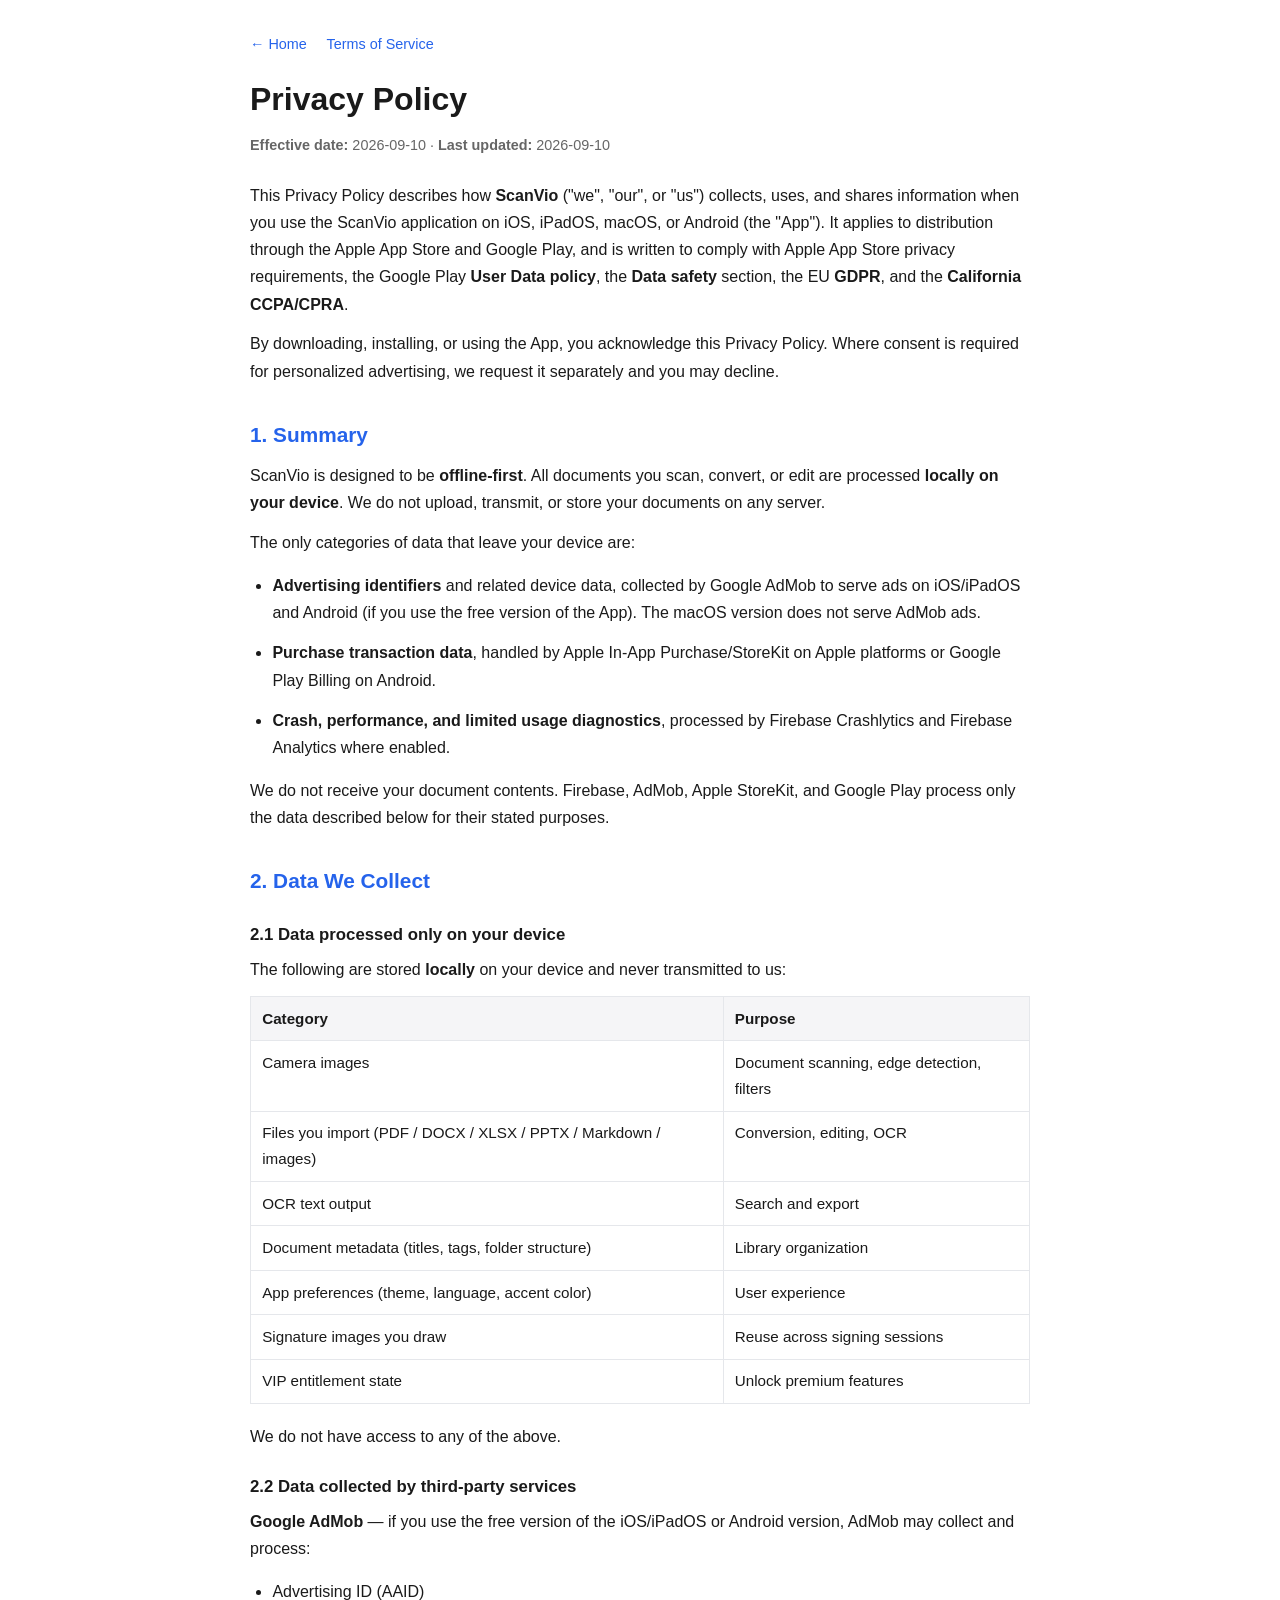
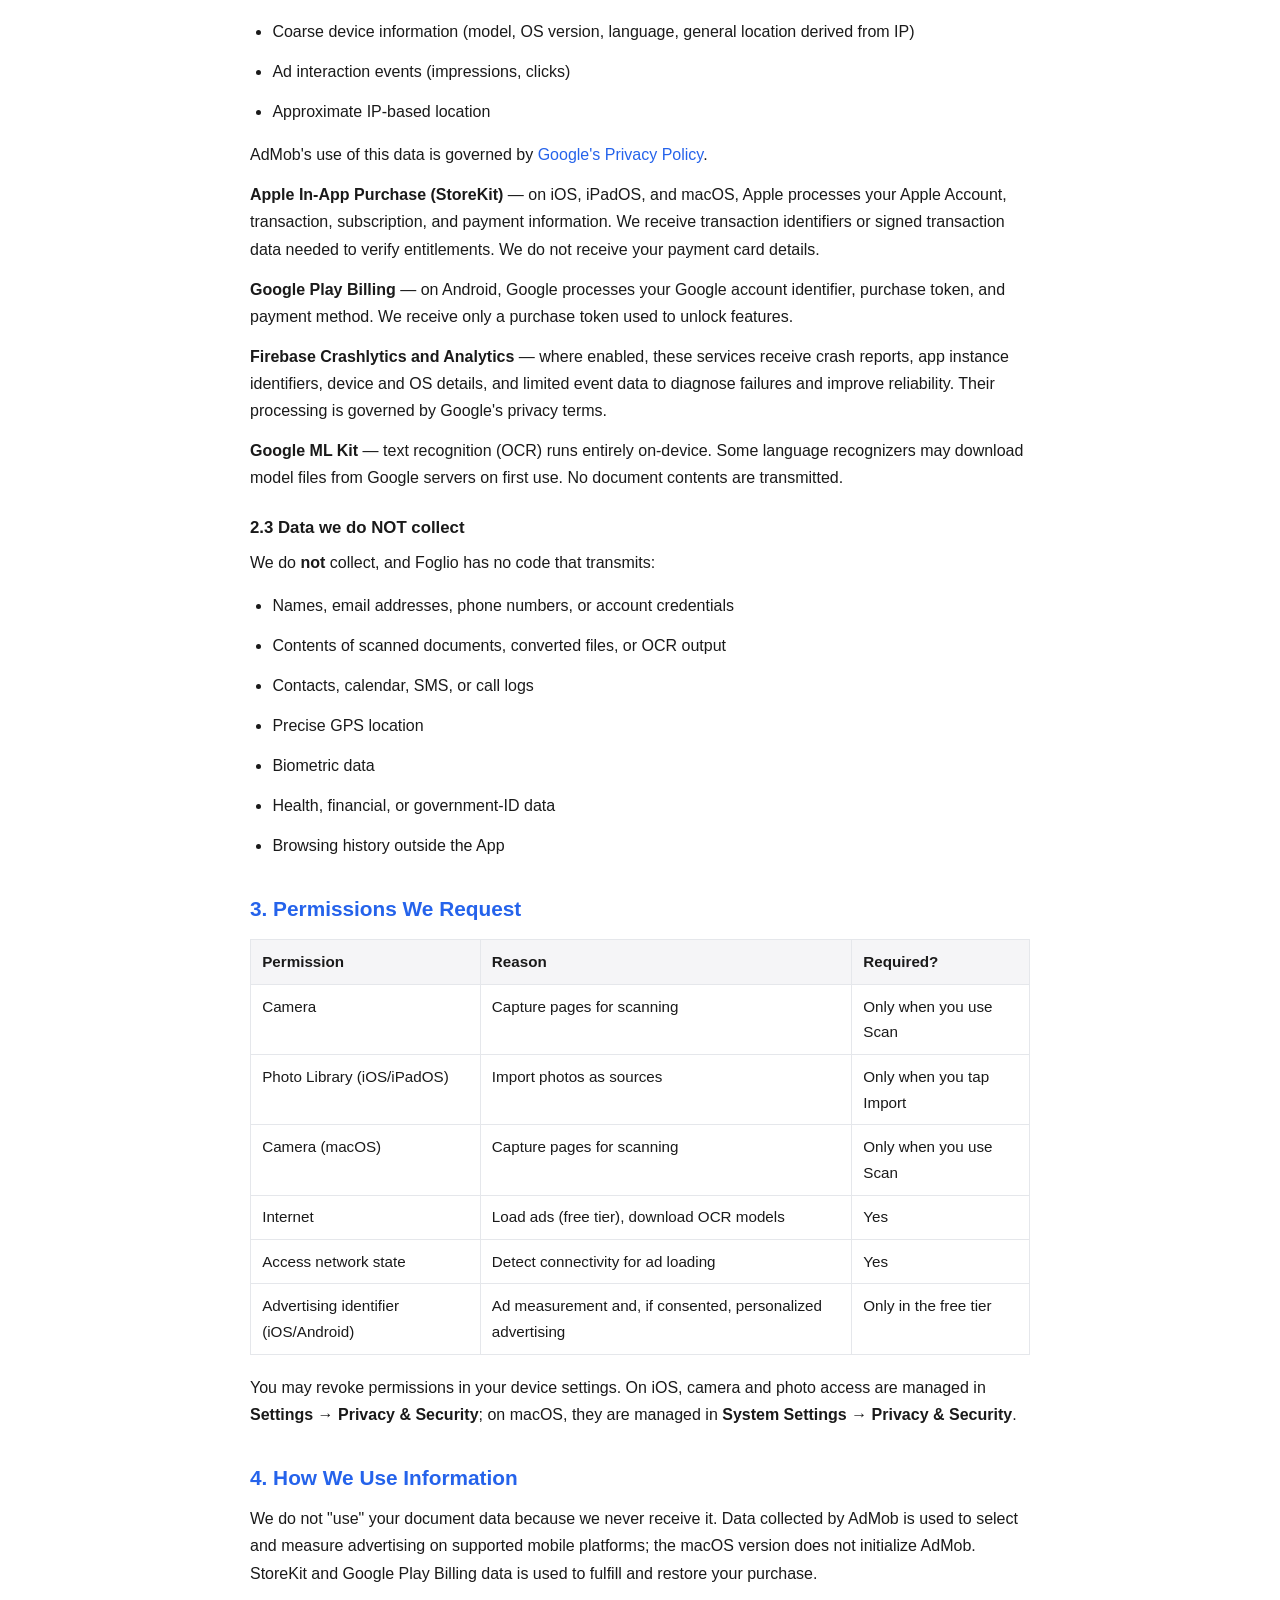
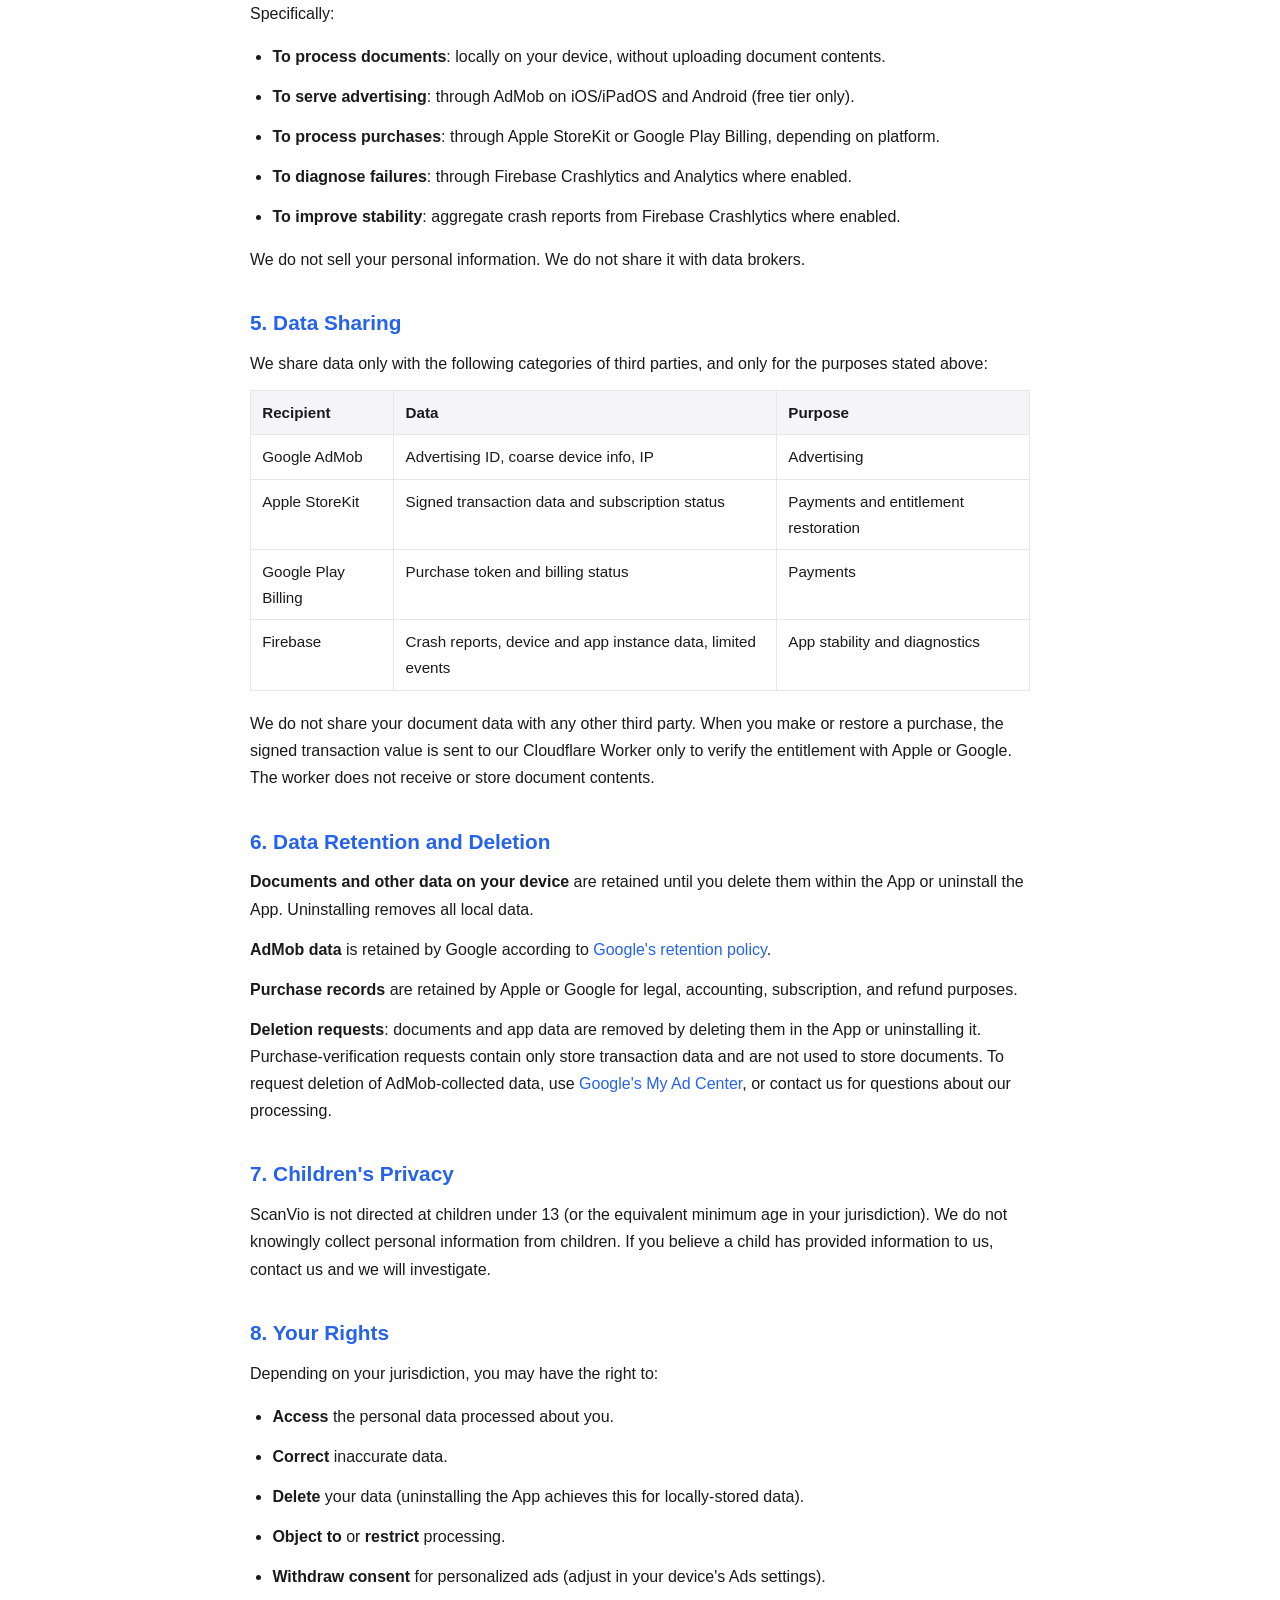
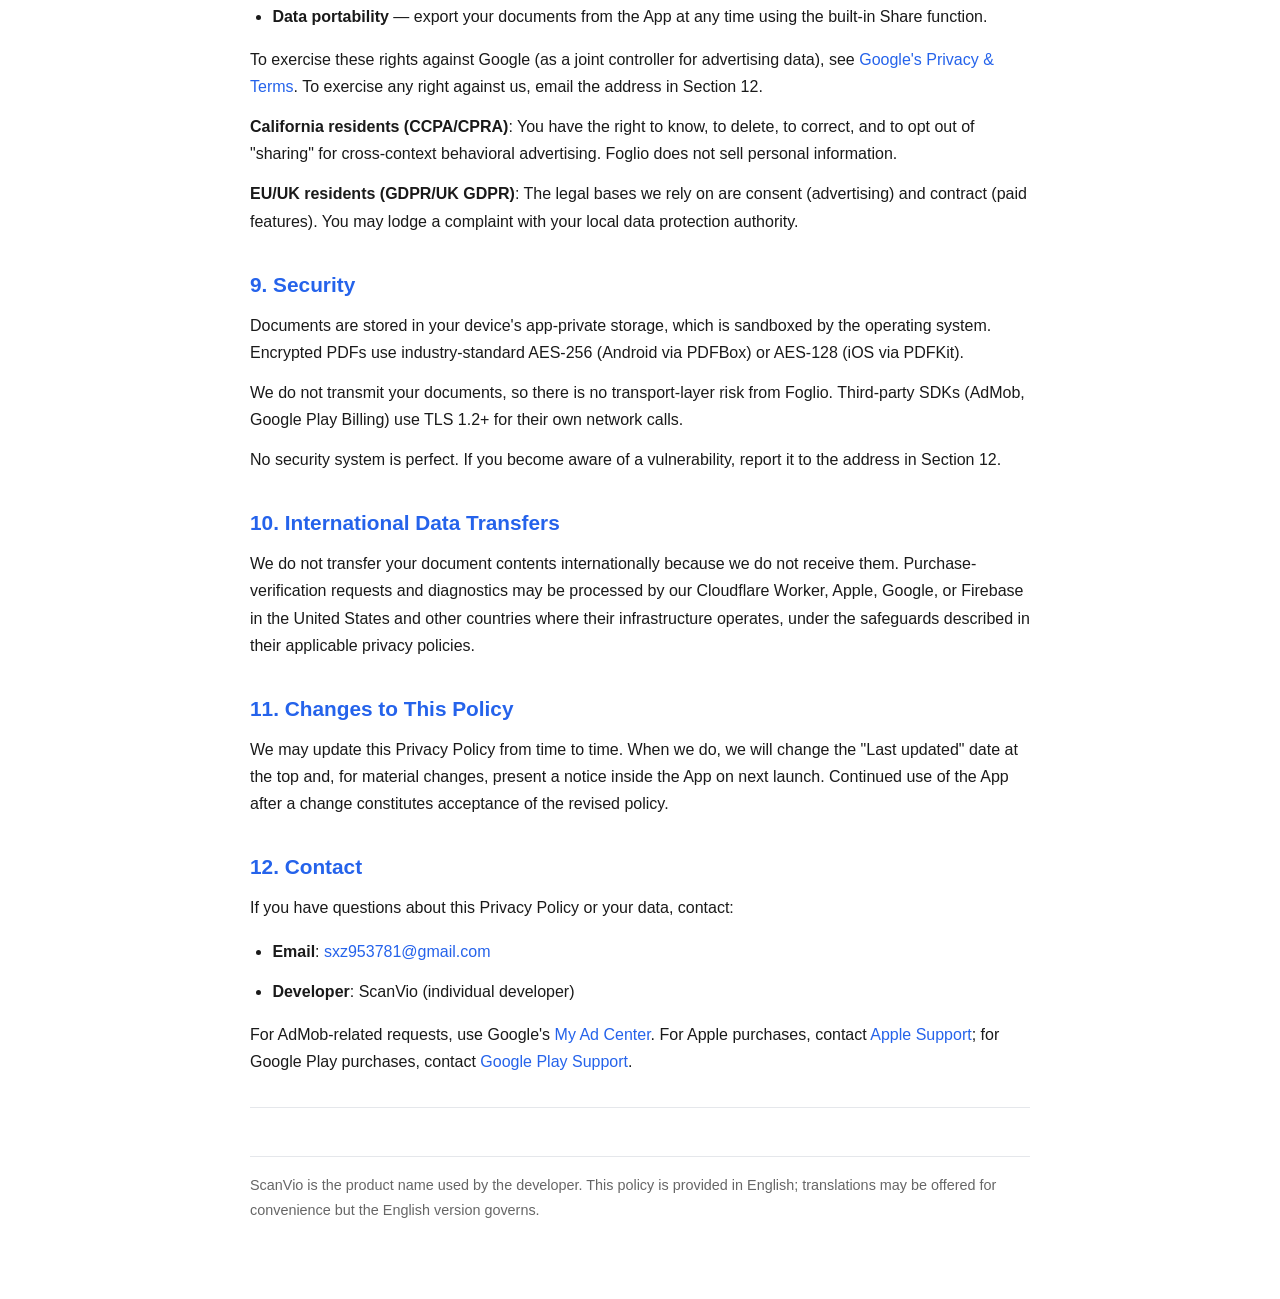
==== commit bb521bf5: "Align iOS legal pages with ScanVio billing and privacy" ====
--- a/privacy-policy.html
+++ b/privacy-policy.html
@@ -3,7 +3,7 @@
 <head>
 <meta charset="UTF-8">
 <meta name="viewport" content="width=device-width, initial-scale=1.0">
-<title>Foglio (ScanVio) — Privacy Policy</title>
+<title>ScanVio — Privacy Policy</title>
 <link rel="stylesheet" href="/style.css">
 </head>
 <body>
@@ -14,14 +14,14 @@
   </nav>
 
   <h1>Privacy Policy</h1>
-  <p class="updated"><strong>Effective date:</strong> 2026-09-09 · <strong>Last updated:</strong> 2026-09-09</p>
+  <p class="updated"><strong>Effective date:</strong> 2026-09-10 · <strong>Last updated:</strong> 2026-09-10</p>
 
-  <p>This Privacy Policy describes how <strong>Foglio (ScanVio)</strong> ("we", "our", or "us") collects, uses, and shares information when you use the Foglio/ScanVio application on iOS, iPadOS, macOS, or Android (the "App"). It applies to distribution through the Apple App Store and Google Play, and is written to comply with Apple App Store privacy requirements, the Google Play <strong>User Data policy</strong>, the <strong>Data safety</strong> section, the EU <strong>GDPR</strong>, and the <strong>California CCPA/CPRA</strong>.</p>
+  <p>This Privacy Policy describes how <strong>ScanVio</strong> ("we", "our", or "us") collects, uses, and shares information when you use the ScanVio application on iOS, iPadOS, macOS, or Android (the "App"). It applies to distribution through the Apple App Store and Google Play, and is written to comply with Apple App Store privacy requirements, the Google Play <strong>User Data policy</strong>, the <strong>Data safety</strong> section, the EU <strong>GDPR</strong>, and the <strong>California CCPA/CPRA</strong>.</p>
 
   <p>By downloading, installing, or using the App, you acknowledge this Privacy Policy. Where consent is required for personalized advertising, we request it separately and you may decline.</p>
 
   <h2>1. Summary</h2>
-  <p>Foglio is designed to be <strong>offline-first</strong>. All documents you scan, convert, or edit are processed <strong>locally on your device</strong>. We do not upload, transmit, or store your documents on any server.</p>
+  <p>ScanVio is designed to be <strong>offline-first</strong>. All documents you scan, convert, or edit are processed <strong>locally on your device</strong>. We do not upload, transmit, or store your documents on any server.</p>
   <p>The only categories of data that leave your device are:</p>
   <ul>
     <li><strong>Advertising identifiers</strong> and related device data, collected by Google AdMob to serve ads on iOS/iPadOS and Android (if you use the free version of the App). The macOS version does not serve AdMob ads.</li>
@@ -96,7 +96,7 @@
   <p>We do not "use" your document data because we never receive it. Data collected by AdMob is used to select and measure advertising on supported mobile platforms; the macOS version does not initialize AdMob. StoreKit and Google Play Billing data is used to fulfill and restore your purchase.</p>
   <p>Specifically:</p>
   <ul>
-    <li><strong>To operate the App</strong>: locally, without server calls.</li>
+    <li><strong>To process documents</strong>: locally on your device, without uploading document contents.</li>
     <li><strong>To serve advertising</strong>: through AdMob on iOS/iPadOS and Android (free tier only).</li>
     <li><strong>To process purchases</strong>: through Apple StoreKit or Google Play Billing, depending on platform.</li>
     <li><strong>To diagnose failures</strong>: through Firebase Crashlytics and Analytics where enabled.</li>
@@ -115,16 +115,16 @@
       <tr><td>Firebase</td><td>Crash reports, device and app instance data, limited events</td><td>App stability and diagnostics</td></tr>
     </tbody>
   </table>
-  <p>We do not share your data with any other third party. We do not transfer data to our own servers because we do not operate any.</p>
+  <p>We do not share your document data with any other third party. When you make or restore a purchase, the signed transaction value is sent to our Cloudflare Worker only to verify the entitlement with Apple or Google. The worker does not receive or store document contents.</p>
 
   <h2>6. Data Retention and Deletion</h2>
   <p><strong>Documents and other data on your device</strong> are retained until you delete them within the App or uninstall the App. Uninstalling removes all local data.</p>
   <p><strong>AdMob data</strong> is retained by Google according to <a href="https://policies.google.com/technologies/retention">Google's retention policy</a>.</p>
   <p><strong>Purchase records</strong> are retained by Apple or Google for legal, accounting, subscription, and refund purposes.</p>
-  <p><strong>Deletion requests</strong>: because we do not store personal data on our servers, we cannot delete anything on our side. To delete all data associated with Foglio, uninstall the App. To request deletion of AdMob-collected data, use <a href="https://myadcenter.google.com/">Google's My Ad Center</a>.</p>
+  <p><strong>Deletion requests</strong>: documents and app data are removed by deleting them in the App or uninstalling it. Purchase-verification requests contain only store transaction data and are not used to store documents. To request deletion of AdMob-collected data, use <a href="https://myadcenter.google.com/">Google's My Ad Center</a>, or contact us for questions about our processing.</p>
 
   <h2>7. Children's Privacy</h2>
-  <p>Foglio is not directed at children under 13 (or the equivalent minimum age in your jurisdiction). We do not knowingly collect personal information from children. If you believe a child has provided information to us, contact us and we will investigate.</p>
+  <p>ScanVio is not directed at children under 13 (or the equivalent minimum age in your jurisdiction). We do not knowingly collect personal information from children. If you believe a child has provided information to us, contact us and we will investigate.</p>
 
   <h2>8. Your Rights</h2>
   <p>Depending on your jurisdiction, you may have the right to:</p>
@@ -146,7 +146,7 @@
   <p>No security system is perfect. If you become aware of a vulnerability, report it to the address in Section 12.</p>
 
   <h2>10. International Data Transfers</h2>
-  <p>We do not transfer your data internationally because we do not receive it. Google (AdMob, Play Billing) may transfer data to the United States and other countries where its infrastructure operates, under the safeguards described in <a href="https://policies.google.com/privacy">Google's Privacy Policy</a>.</p>
+  <p>We do not transfer your document contents internationally because we do not receive them. Purchase-verification requests and diagnostics may be processed by our Cloudflare Worker, Apple, Google, or Firebase in the United States and other countries where their infrastructure operates, under the safeguards described in their applicable privacy policies.</p>
 
   <h2>11. Changes to This Policy</h2>
   <p>We may update this Privacy Policy from time to time. When we do, we will change the "Last updated" date at the top and, for material changes, present a notice inside the App on next launch. Continued use of the App after a change constitutes acceptance of the revised policy.</p>
@@ -155,13 +155,13 @@
   <p>If you have questions about this Privacy Policy or your data, contact:</p>
   <ul>
     <li><strong>Email</strong>: <a href="mailto:sxz953781@gmail.com">sxz953781@gmail.com</a></li>
-    <li><strong>Address</strong>: <em>(to be filled with registered business address before Play submission)</em></li>
+    <li><strong>Developer</strong>: ScanVio (individual developer)</li>
   </ul>
   <p>For AdMob-related requests, use Google's <a href="https://myadcenter.google.com/">My Ad Center</a>. For Apple purchases, contact <a href="https://support.apple.com/billing">Apple Support</a>; for Google Play purchases, contact <a href="https://support.google.com/googleplay">Google Play Support</a>.</p>
 
   <hr>
   <footer>
-    <p class="muted">Foglio (ScanVio) is the product name used by the developer. This policy is provided in English; translations may be offered for convenience but the English version governs.</p>
+    <p class="muted">ScanVio is the product name used by the developer. This policy is provided in English; translations may be offered for convenience but the English version governs.</p>
   </footer>
 </main>
 </body>
